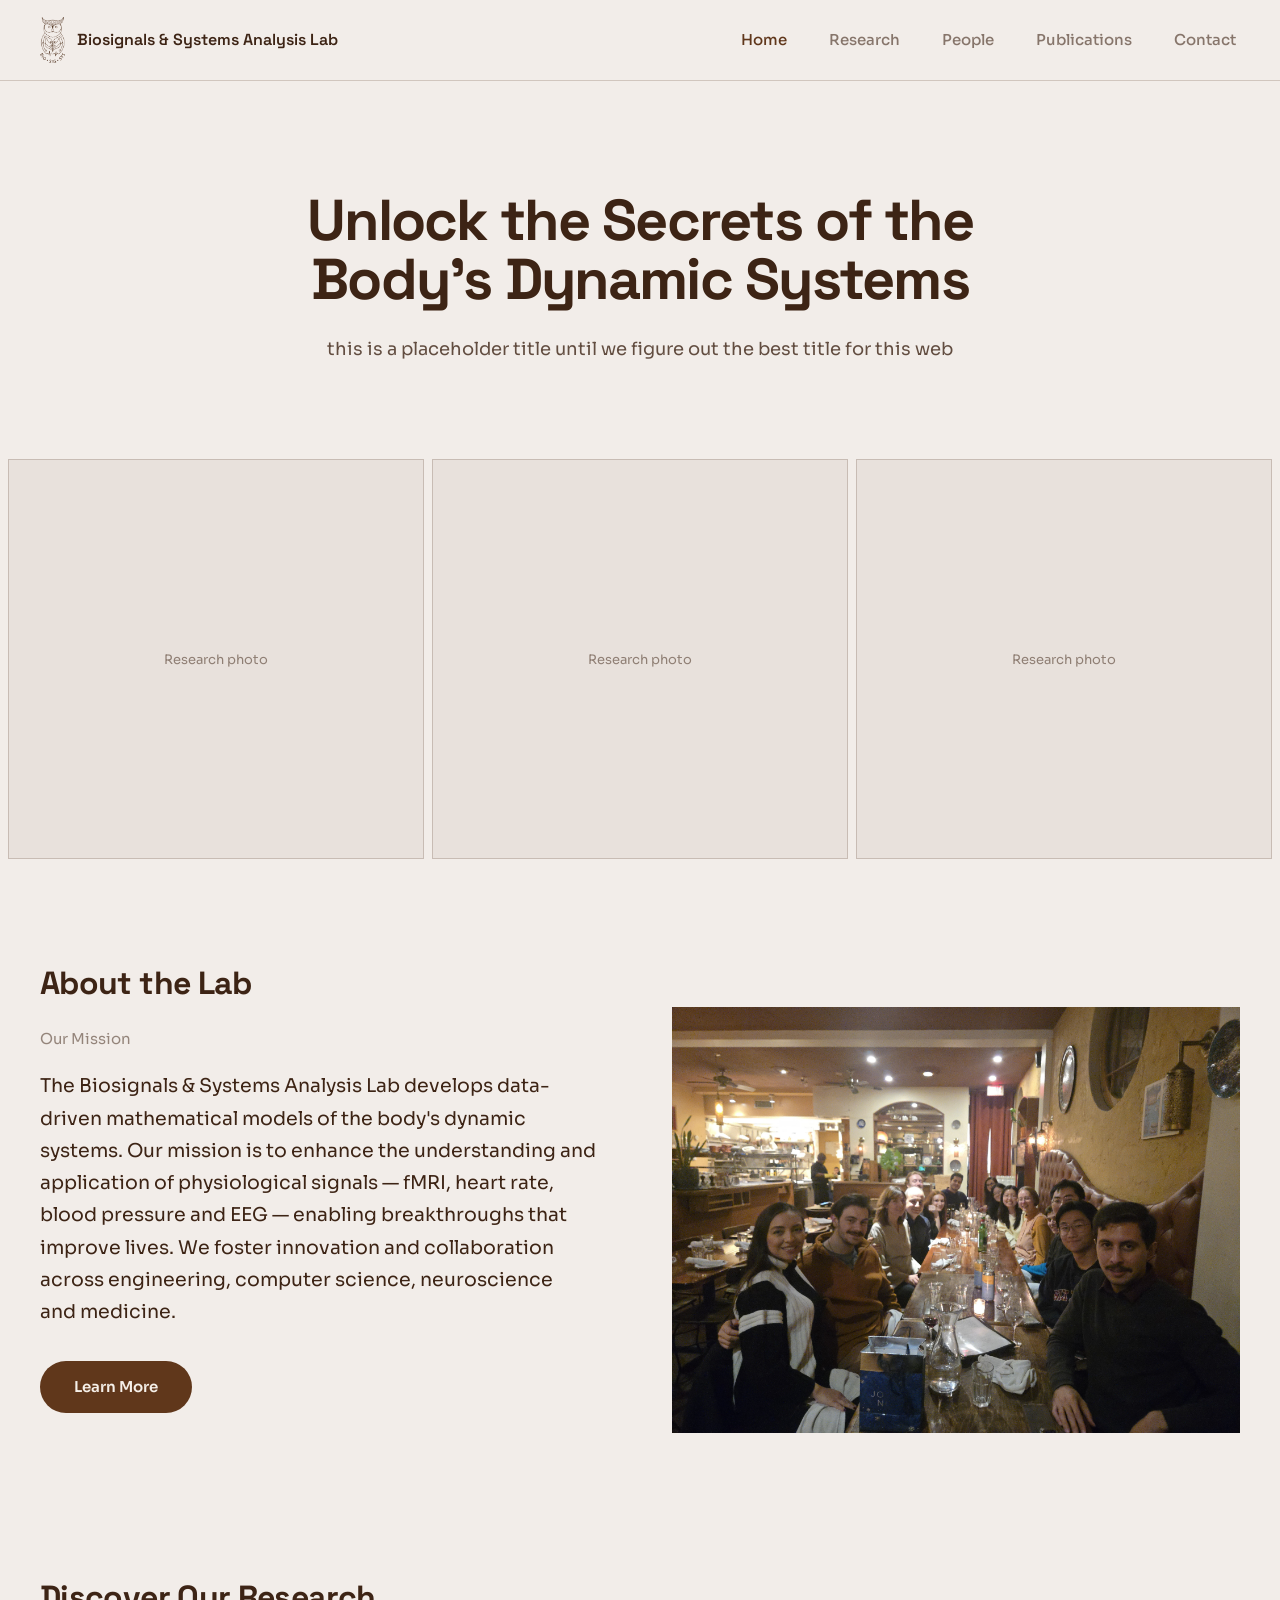
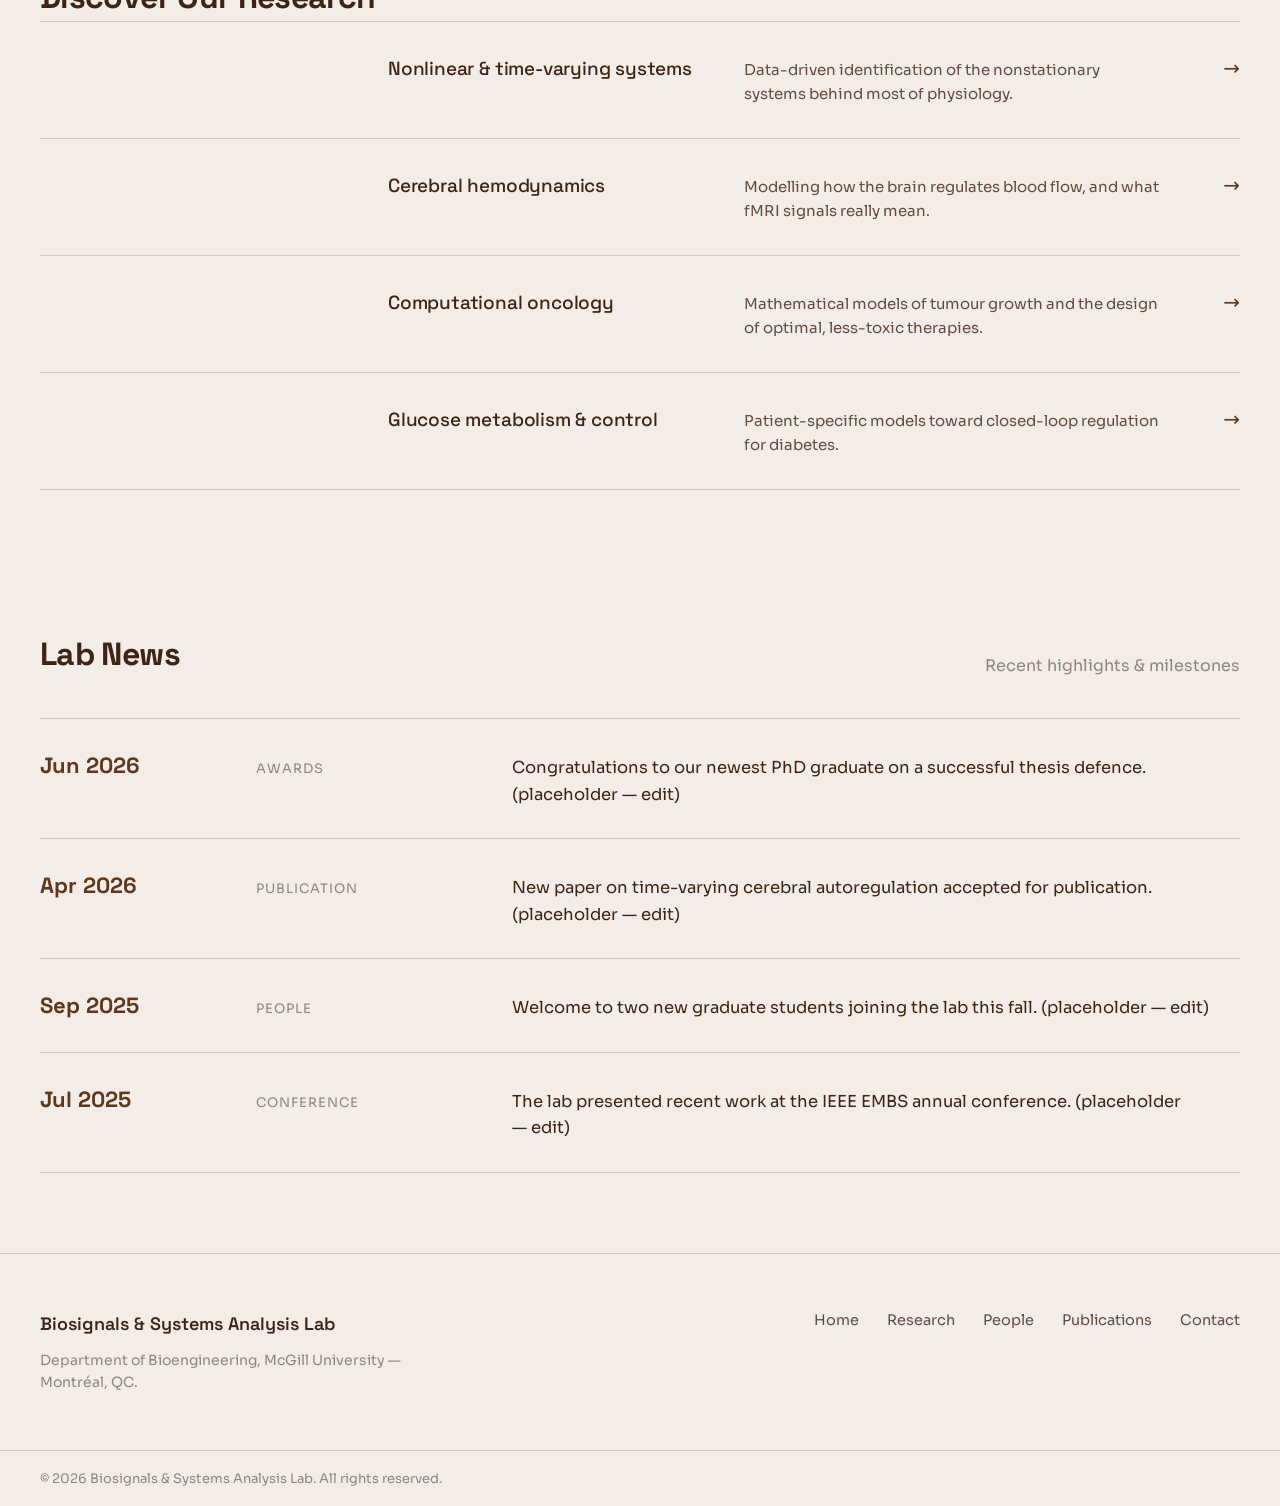
==== index.html @ a99ef39a "Add files via upload" ====
<!DOCTYPE html>
<html lang="en">
<head>
<meta charset="utf-8">
<meta name="viewport" content="width=device-width, initial-scale=1">
<title>Home — Biosignals & Systems Analysis Lab</title>
<meta name="description" content="Biosignals & Systems Analysis Lab — data-driven modelling of the body’s dynamic systems.">
<link rel="preconnect" href="https://fonts.googleapis.com">
<link rel="preconnect" href="https://fonts.gstatic.com" crossorigin>
<link href="https://fonts.googleapis.com/css2?family=Space+Grotesk:wght@400;500;600;700&family=Sora:wght@300;400;500;600&display=swap" rel="stylesheet">
<link rel="stylesheet" href="css/styles.css">
</head>
<body><header class="site-header">
  <div class="container header-inner">
    <a href="index.html" class="brand">
      <img src="images/owl-logo.png" alt="Biosignals & Systems Analysis Lab logo" class="brand-logo">
      <span class="brand-name">Biosignals &amp; Systems Analysis Lab</span>
    </a>
    <button class="nav-toggle" aria-label="Toggle navigation" aria-expanded="false"><span></span><span></span><span></span></button>
    <nav class="nav">
        <a href="index.html" class="nav-link is-active" aria-current="page">Home</a>
        <a href="research.html" class="nav-link">Research</a>
        <a href="people.html" class="nav-link">People</a>
        <a href="publications.html" class="nav-link">Publications</a>
        <a href="contact.html" class="nav-link">Contact</a>
    </nav>
  </div>
</header>
<main>
  <section class="hero">
    <h1 class="hero-title">Unlock the Secrets of the Body's Dynamic Systems</h1>
    <p class="hero-sub">this is a placeholder title until we figure out the best title for this web</p>
  </section>

  <section class="image-strip">
    <div class="img-slot strip-cell" data-label="Research photo"><img src="images/dk-hero1.jpg" alt="Research photo" onerror="this.style.display='none'"></div>
    <div class="img-slot strip-cell" data-label="Research photo"><img src="images/dk-hero2.jpg" alt="Research photo" onerror="this.style.display='none'"></div>
    <div class="img-slot strip-cell" data-label="Research photo"><img src="images/dk-hero3.jpg" alt="Research photo" onerror="this.style.display='none'"></div>
  </section>

  <section class="section container">
    <h2 class="section-title mb-lg">About the Lab</h2>
    <div class="about-grid">
      <div class="reveal about-copy">
        <div class="kicker">Our Mission</div>
        <p class="lede">The Biosignals &amp; Systems Analysis Lab develops data-driven mathematical models of the body's dynamic systems. Our mission is to enhance the understanding and application of physiological signals — fMRI, heart rate, blood pressure and EEG — enabling breakthroughs that improve lives. We foster innovation and collaboration across engineering, computer science, neuroscience and medicine.</p>
        <a href="research.html" class="pill">Learn More</a>
      </div>
      <div class="reveal about-photo"><img src="images/lab-team.jpg" alt="Biosignals & Systems Analysis Lab team"></div>
    </div>
  </section>

  <section class="section container">
    <h2 class="section-title mb-md">Discover Our Research</h2>
    <div class="row-list">
      <a href="research.html" class="row disc-row">
        <span></span>
        <h3 class="row-title">Nonlinear & time-varying systems</h3>
        <p class="row-desc">Data-driven identification of the nonstationary systems behind most of physiology.</p>
        <span class="row-arrow">→</span>
      </a>
      <a href="research.html" class="row disc-row">
        <span></span>
        <h3 class="row-title">Cerebral hemodynamics</h3>
        <p class="row-desc">Modelling how the brain regulates blood flow, and what fMRI signals really mean.</p>
        <span class="row-arrow">→</span>
      </a>
      <a href="research.html" class="row disc-row">
        <span></span>
        <h3 class="row-title">Computational oncology</h3>
        <p class="row-desc">Mathematical models of tumour growth and the design of optimal, less-toxic therapies.</p>
        <span class="row-arrow">→</span>
      </a>
      <a href="research.html" class="row disc-row">
        <span></span>
        <h3 class="row-title">Glucose metabolism & control</h3>
        <p class="row-desc">Patient-specific models toward closed-loop regulation for diabetes.</p>
        <span class="row-arrow">→</span>
      </a>
      <div class="rule"></div>
    </div>
  </section>

  <section class="section container">
    <div class="news-head">
      <h2 class="section-title">Lab News</h2>
      <span class="faint-note">Recent highlights &amp; milestones</span>
    </div>
    <div class="row-list">
      <div class="reveal news-row">
        <div class="news-date">Jun 2026</div>
        <div class="news-tag">Awards</div>
        <p class="news-text">Congratulations to our newest PhD graduate on a successful thesis defence. (placeholder — edit)</p>
      </div>
      <div class="reveal news-row">
        <div class="news-date">Apr 2026</div>
        <div class="news-tag">Publication</div>
        <p class="news-text">New paper on time-varying cerebral autoregulation accepted for publication. (placeholder — edit)</p>
      </div>
      <div class="reveal news-row">
        <div class="news-date">Sep 2025</div>
        <div class="news-tag">People</div>
        <p class="news-text">Welcome to two new graduate students joining the lab this fall. (placeholder — edit)</p>
      </div>
      <div class="reveal news-row">
        <div class="news-date">Jul 2025</div>
        <div class="news-tag">Conference</div>
        <p class="news-text">The lab presented recent work at the IEEE EMBS annual conference. (placeholder — edit)</p>
      </div>
      <div class="rule"></div>
    </div>
  </section>
</main>
<footer class="site-footer">
  <div class="container footer-inner">
    <div class="footer-about">
      <div class="footer-title">Biosignals &amp; Systems Analysis Lab</div>
      <p>Department of Bioengineering, McGill University — Montréal, QC.</p>
    </div>
    <nav class="footer-nav">
      <a href="index.html">Home</a><a href="research.html">Research</a><a href="people.html">People</a><a href="publications.html">Publications</a><a href="contact.html">Contact</a>
    </nav>
  </div>
  <div class="footer-bar"><div class="container">© 2026 Biosignals &amp; Systems Analysis Lab. All rights reserved.</div></div>
</footer>
<script src="js/script.js"></script>
</body>
</html>
---- css/styles.css ----
/* ===== Biosignals & Systems Analysis Lab — central stylesheet ===== */
:root{
  --bg:#F2EDE9; --ink:#3D2415; --muted:rgba(61,36,21,.80); --faint:rgba(61,36,21,.52);
  --line:rgba(71,41,21,.20); --line-strong:rgba(71,41,21,.34);
  --purple:#60371B; --purple-ink:#F5EFE8; --blue:#7A4A1E;
  --head:'Space Grotesk',system-ui,sans-serif; --body:'Sora',system-ui,sans-serif;
  --spring:linear(0,0.14 4%,0.94 17%,1.12 24% 30%,1.02 43%,0.99 51%,1 77%,1);
  --maxw:1320px;
}
*{box-sizing:border-box;}
html{scroll-behavior:smooth;}
body{margin:0;background:var(--bg);color:var(--ink);font-family:var(--body);font-size:16px;line-height:1.5;-webkit-font-smoothing:antialiased;}
img{max-width:100%;display:block;}
p{text-wrap:pretty;}
a{color:var(--blue);text-decoration:none;transition:color .2s;}
a:hover{color:color-mix(in oklab,var(--blue),white 22%);}
h1,h2,h3{font-family:var(--head);letter-spacing:-0.01em;}
.container{max-width:var(--maxw);margin:0 auto;padding:0 40px;}
.section{padding:100px 40px 40px;}
.section.container{padding-left:max(40px,calc((100vw - var(--maxw))/2));padding-right:max(40px,calc((100vw - var(--maxw))/2));}
.faint-note{color:var(--faint);}
.kicker{font-family:var(--body);font-size:15px;color:var(--faint);margin-bottom:20px;}
.kicker.accent{color:var(--purple);}
.mb-lg{margin-bottom:80px;}
.mb-md{margin-bottom:40px;}
.mt-xl{margin-top:88px;}
.rule{border-top:1px solid var(--line);}

.site-header{position:sticky;top:0;z-index:60;background:color-mix(in oklab,var(--bg),transparent 8%);backdrop-filter:blur(10px);border-bottom:1px solid var(--line);}
.header-inner{height:80px;display:flex;align-items:center;justify-content:space-between;}
.brand{display:flex;align-items:center;gap:12px;color:var(--ink);}
.brand-logo{height:46px;width:auto;}
.brand-name{font-family:var(--head);font-weight:600;font-size:16px;}
.nav{display:flex;align-items:center;gap:34px;}
.nav-link{font-family:var(--body);font-size:15px;font-weight:500;color:rgba(61,36,21,.6);padding:8px 4px;transition:color .2s;}
.nav-link:hover{color:var(--ink);}
.nav-link.is-active{color:var(--purple);}
.nav-toggle{display:none;flex-direction:column;gap:5px;background:none;border:0;cursor:pointer;padding:8px;}
.nav-toggle span{width:24px;height:2px;background:var(--ink);display:block;}

.hero{text-align:center;padding:110px 32px 96px;max-width:1000px;margin:0 auto;}
.hero-title{margin:0;font-weight:700;font-size:clamp(38px,4.5vw,60px);line-height:1.02;letter-spacing:-0.03em;text-wrap:balance;}
.hero-sub{margin:28px auto 0;font-size:18px;color:var(--muted);max-width:52ch;}

.image-strip{display:grid;grid-template-columns:repeat(3,1fr);gap:8px;padding:0 8px;}
.strip-cell{height:400px;}

.section-title{margin:0;font-weight:700;font-size:clamp(24px,2.6vw,32px);letter-spacing:-0.02em;}
.sub-h2{margin:40px 0 40px;font-size:26px;}
.page-title{margin:0;font-weight:700;font-size:clamp(36px,4.2vw,56px);line-height:.98;letter-spacing:-0.03em;}
.page-lede{margin:32px 0 72px;font-size:19px;line-height:1.65;color:var(--muted);max-width:60ch;}
.lede{margin:0;font-size:19px;line-height:1.7;color:var(--ink);}

.about-grid{display:grid;grid-template-columns:1fr 1fr;gap:64px;align-items:center;}
.about-copy{max-width:560px;}
.about-photo{width:100%;aspect-ratio:4/3;overflow:hidden;}
.about-photo img{width:100%;height:100%;object-fit:cover;}

.pill{display:inline-block;padding:15px 34px;border-radius:999px;background:var(--purple);color:var(--purple-ink);font-family:var(--body);font-weight:600;font-size:15px;border:0;cursor:pointer;transition:transform .5s var(--spring),background .3s;}
.pill:hover{transform:translateY(-3px);background:color-mix(in oklab,var(--purple),white 12%);color:var(--purple-ink);}
.ghost{display:inline-block;padding:15px 32px;border-radius:999px;border:1px solid var(--line-strong);color:var(--ink);font-family:var(--body);font-weight:600;font-size:15px;transition:border-color .3s,background .3s;}
.ghost:hover{border-color:var(--ink);background:rgba(71,41,21,.05);}
.btn-row{display:flex;gap:14px;margin-top:28px;flex-wrap:wrap;}
.about-copy .pill{margin-top:32px;}

.row-list{display:flex;flex-direction:column;}
.row{display:grid;grid-template-columns:1fr 320px 420px 40px;gap:36px;align-items:baseline;padding:32px 0;border-top:1px solid var(--line);color:var(--ink);transition:background .3s,padding-left .35s var(--spring);}
.row:hover{background:rgba(71,41,21,.03);padding-left:12px;}
.row-title{margin:0;font-family:var(--head);font-weight:500;font-size:19px;letter-spacing:-0.01em;}
.row-desc{margin:0;font-size:15px;line-height:1.6;color:var(--muted);}
.row-arrow{color:var(--purple);font-size:20px;justify-self:end;transition:transform .35s var(--spring);}
.row:hover .row-arrow{transform:translateX(8px);}
.news-head{display:flex;align-items:flex-end;justify-content:space-between;gap:24px;flex-wrap:wrap;margin-bottom:40px;}
.news-row{display:grid;grid-template-columns:180px 220px 1fr;gap:36px;align-items:baseline;padding:30px 0;border-top:1px solid var(--line);}
.news-date{font-family:var(--head);font-weight:700;font-size:22px;color:var(--purple);}
.news-tag{font-size:13px;letter-spacing:.08em;text-transform:uppercase;color:var(--faint);}
.news-text{margin:0;font-size:16.5px;line-height:1.6;color:var(--ink);}

.project-grid{display:grid;grid-template-columns:repeat(2,1fr);gap:56px 44px;}
.project-fig{height:300px;margin-bottom:22px;}
.project-title{margin:0 0 10px;font-weight:600;font-size:21px;}
.project-desc{margin:0;font-size:15.5px;line-height:1.62;color:var(--muted);}

.director{display:grid;grid-template-columns:340px 1fr;gap:56px;align-items:start;padding-bottom:64px;border-bottom:1px solid var(--line);}
.director-photo{width:340px;height:400px;}
.director-name{margin:0;font-weight:700;font-size:30px;letter-spacing:-0.02em;}
.director-role{font-size:16px;color:var(--muted);margin:10px 0 22px;}
.director-bio{margin:0;font-size:17px;line-height:1.72;color:var(--muted);max-width:640px;}
.member-list{display:flex;flex-direction:column;}
.member-row{display:grid;grid-template-columns:240px 1fr;gap:40px;align-items:center;padding:32px 0;border-top:1px solid var(--line);}
.member-photo{width:240px;height:240px;}
.member-name{margin:0;font-weight:600;font-size:22px;}
.member-role{font-size:14px;color:var(--purple);margin:7px 0 12px;}
.member-interest{margin:0;font-size:15.5px;line-height:1.62;color:var(--muted);max-width:640px;}
.alumni-list{display:flex;flex-direction:column;}
.alumni-row{display:grid;grid-template-columns:1fr auto;gap:20px;align-items:baseline;padding:18px 0;border-top:1px solid var(--line);font-size:17px;color:var(--ink);}

.pub-list{display:flex;flex-direction:column;}
.pub-row{display:grid;grid-template-columns:120px 1fr;gap:36px;align-items:baseline;padding:26px 0;border-top:1px solid var(--line);}
.pub-year{font-family:var(--head);font-weight:600;font-size:20px;color:var(--purple);}
.pub-cite{font-size:16px;line-height:1.62;color:var(--muted);max-width:88ch;}
.pub-title{color:var(--ink);font-weight:500;}
.pub-venue{font-style:italic;}

.contact-topline{border-top:2px solid var(--blue);}
.contact-hero{text-align:center;padding:88px 32px 72px;}
.contact-title{font-size:clamp(40px,5vw,66px);line-height:1;}
.contact-grid{display:grid;grid-template-columns:1fr 1fr;gap:64px;align-items:start;padding-top:0;}
.contact-h2{font-weight:600;font-size:27px;margin-bottom:24px;}
.contact-lede{margin:0 0 36px;max-width:46ch;font-size:17px;}
.contact-form{display:grid;gap:16px;max-width:460px;}
.form-two{display:grid;grid-template-columns:1fr 1fr;gap:16px;}
.field{width:100%;padding:15px 20px;border-radius:999px;border:1px solid var(--line-strong);background:transparent;color:var(--ink);font-family:var(--body);font-size:15px;outline:none;transition:border-color .25s;}
.field:focus{border-color:var(--purple);}
.field::placeholder{color:var(--faint);}
.field-area{border-radius:22px;min-height:130px;resize:vertical;}
.contact-form .pill{justify-self:start;}
.contact-fields{margin-top:48px;display:grid;gap:22px;}
.field-label{font-size:13px;color:var(--faint);margin-bottom:5px;}
.field-value{font-size:16px;line-height:1.55;color:var(--muted);}
.contact-photo{height:560px;}

.img-slot{position:relative;background:rgba(71,41,21,.06);border:1px solid var(--line);overflow:hidden;min-height:120px;}
.img-slot::after{content:attr(data-label);position:absolute;inset:0;display:flex;align-items:center;justify-content:center;font-family:var(--body);font-size:13px;color:var(--faint);text-align:center;padding:12px;}
.img-slot img{position:relative;width:100%;height:100%;object-fit:cover;}

.site-footer{border-top:1px solid var(--line);margin-top:40px;}
.footer-inner{padding:56px 40px;display:flex;justify-content:space-between;gap:40px;flex-wrap:wrap;max-width:var(--maxw);margin:0 auto;}
.footer-title{font-family:var(--head);font-weight:600;font-size:18px;margin-bottom:12px;}
.footer-about p{margin:0;font-size:14px;line-height:1.6;color:var(--faint);max-width:38ch;}
.footer-nav{display:flex;gap:28px;font-size:14.5px;flex-wrap:wrap;}
.footer-nav a{color:var(--muted);}
.footer-nav a:hover{color:var(--ink);}
.footer-bar{border-top:1px solid var(--line);}
.footer-bar .container{padding-top:18px;padding-bottom:18px;font-size:13px;color:var(--faint);}

@keyframes revealUp{from{opacity:0;transform:translateY(28px);}to{opacity:1;transform:none;}}
@media (prefers-reduced-motion:no-preference){@supports (animation-timeline:view()){
  .reveal{animation:revealUp linear both;animation-timeline:view();animation-range:entry 0% cover 16%;}
}}
@media (prefers-reduced-motion:reduce){*{animation:none!important;transition:none!important;}}

@media (max-width:900px){
  .about-grid,.project-grid,.contact-grid,.director,.member-row{grid-template-columns:1fr;}
  .director-photo,.member-photo{width:100%;height:340px;}
  .row{grid-template-columns:1fr 40px;}
  .row-desc{display:none;}
  .news-row{grid-template-columns:120px 1fr;}
  .news-tag{display:none;}
  .pub-row{grid-template-columns:70px 1fr;gap:20px;}
  .nav{position:absolute;top:80px;left:0;right:0;background:var(--bg);flex-direction:column;gap:0;padding:8px 40px 20px;display:none;border-bottom:1px solid var(--line);}
  .nav.open{display:flex;}
  .nav-link{padding:14px 0;border-bottom:1px solid var(--line);width:100%;}
  .nav-toggle{display:flex;}
}
@media (max-width:560px){
  .image-strip{grid-template-columns:1fr;}
  .container,.section{padding-left:20px;padding-right:20px;}
  .form-two{grid-template-columns:1fr;}
}
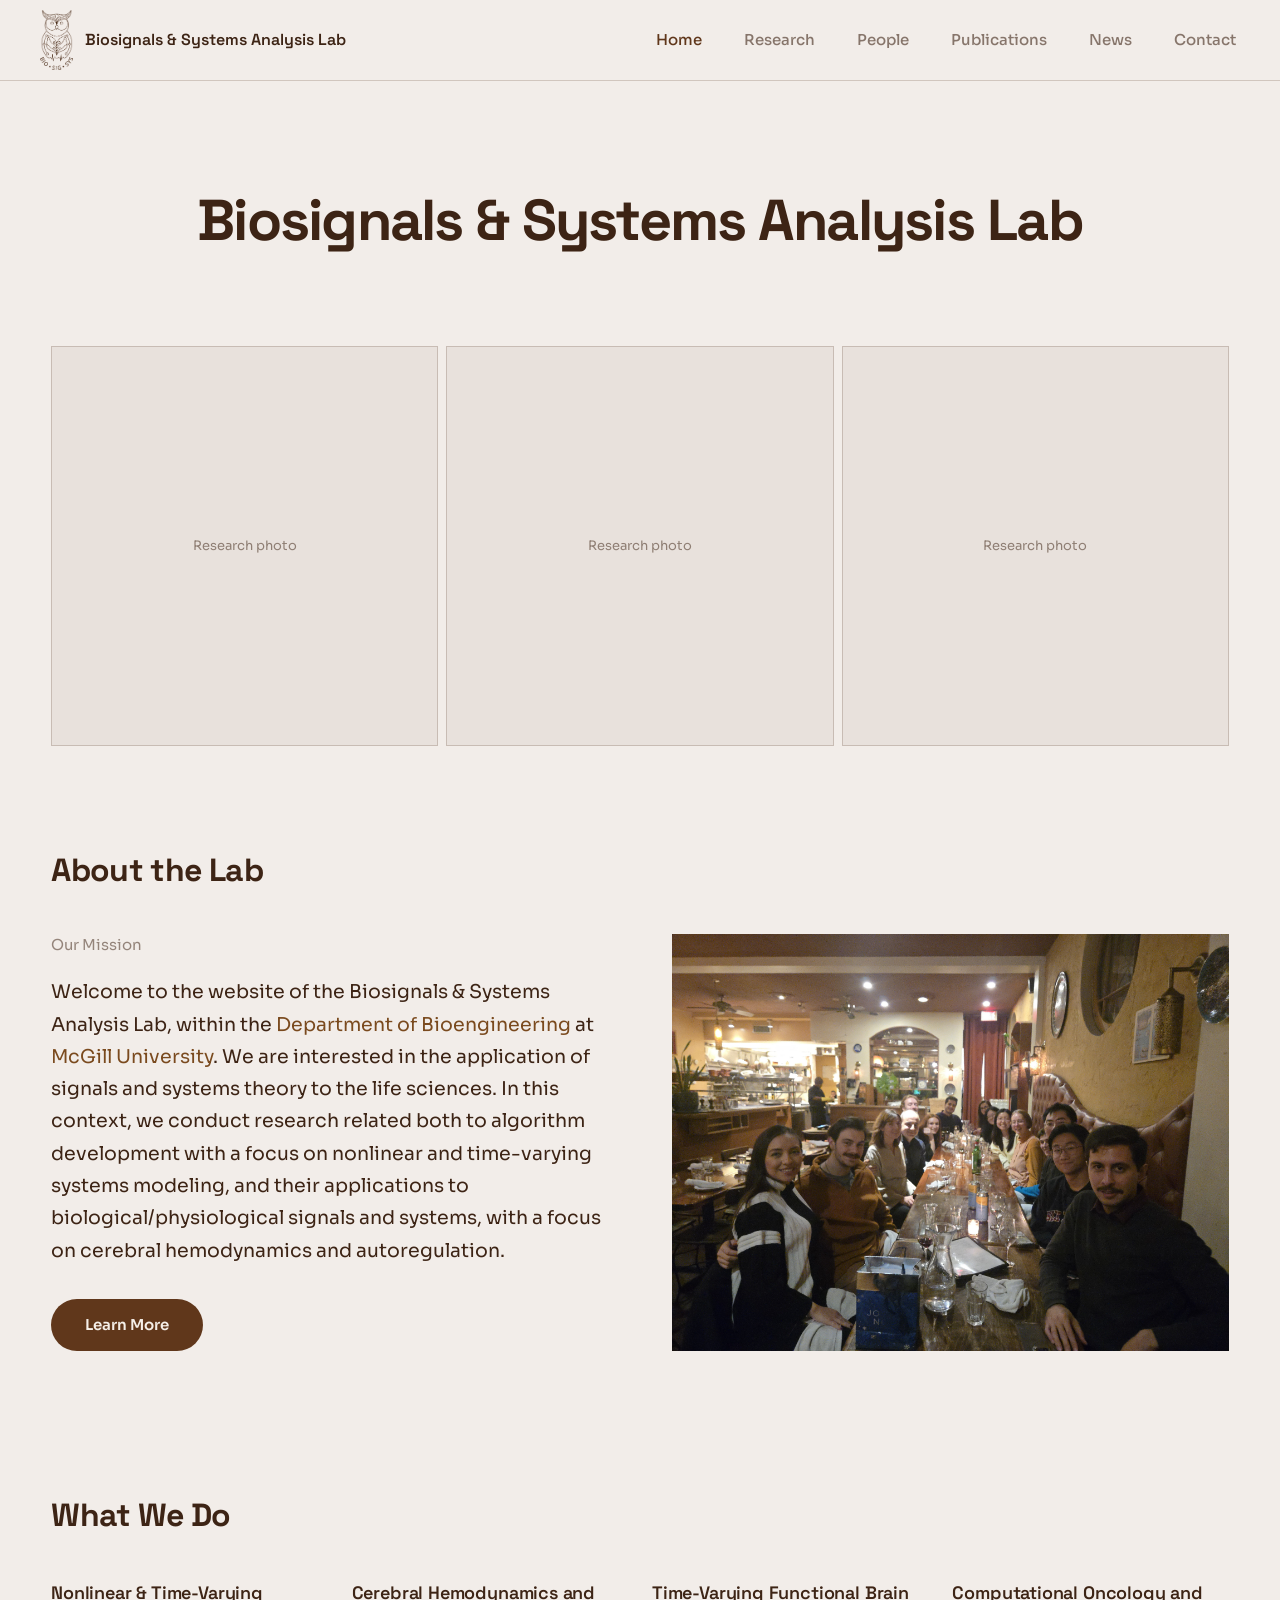
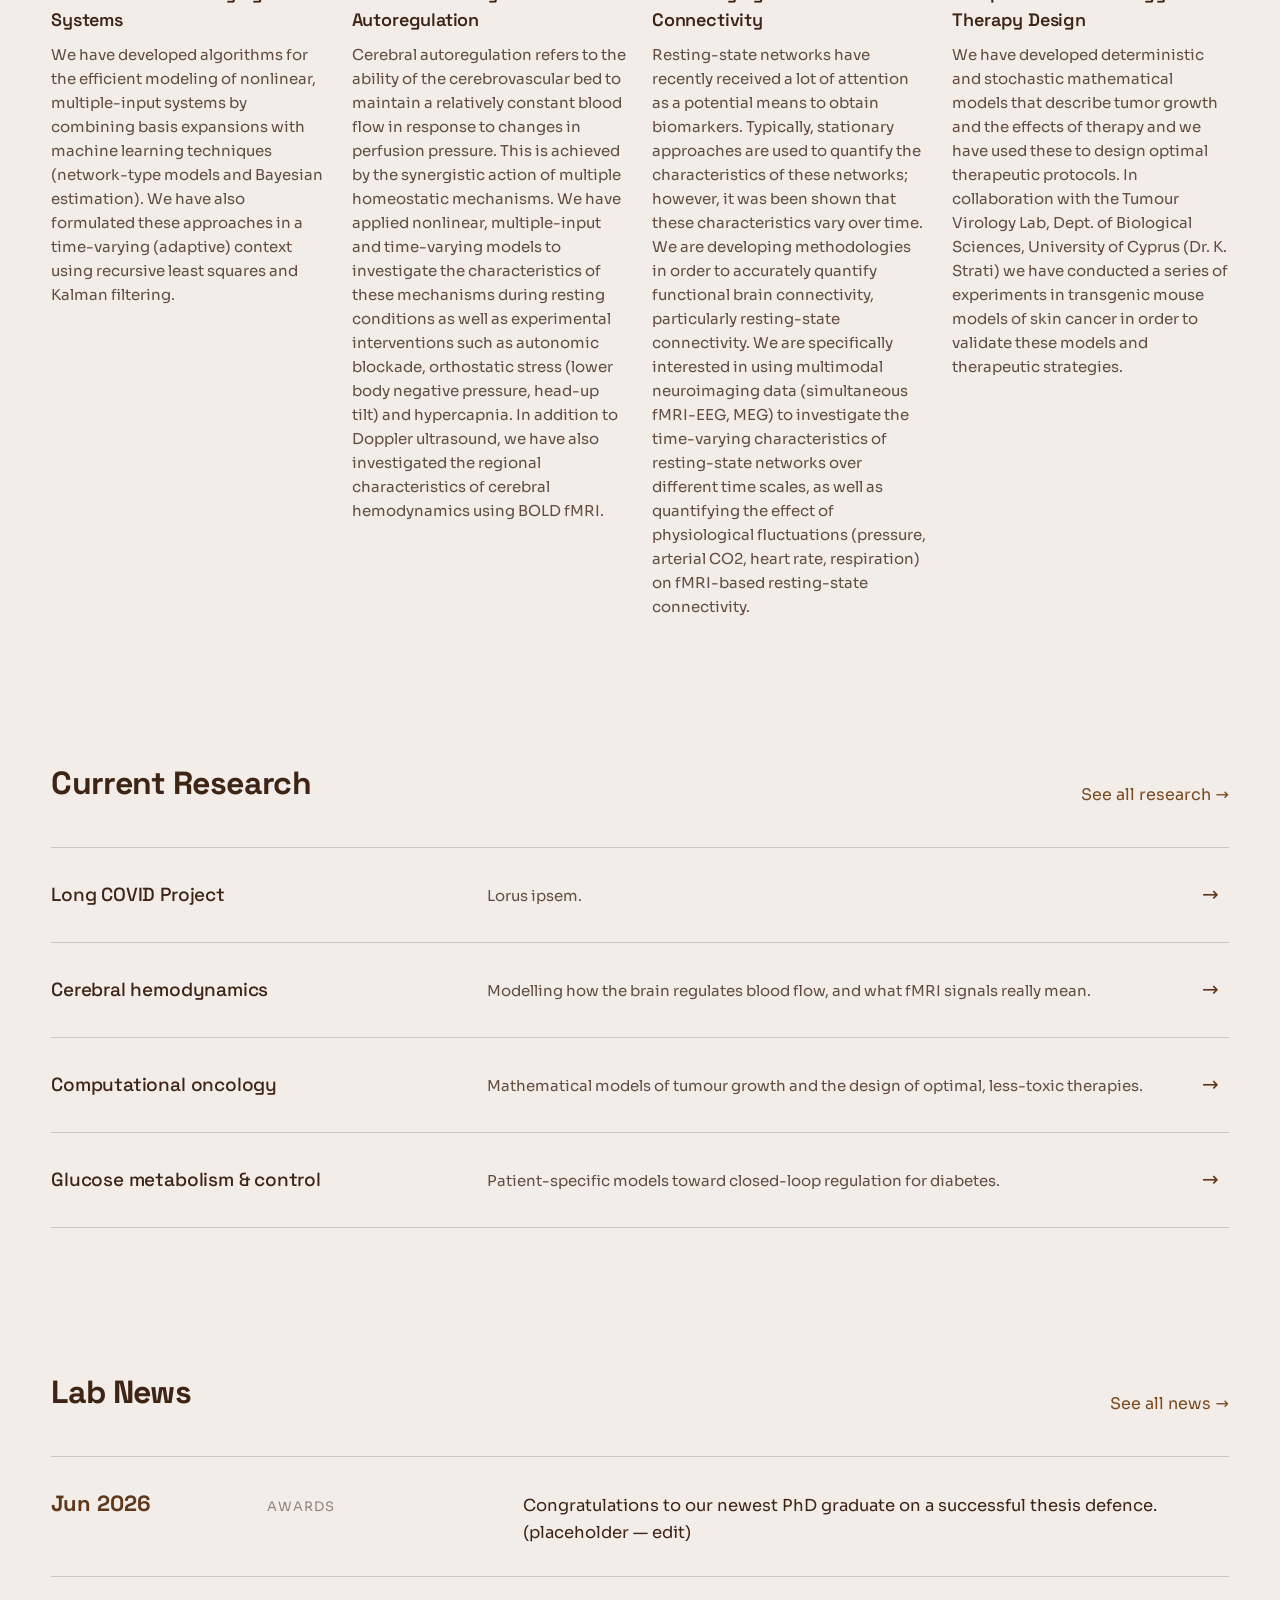
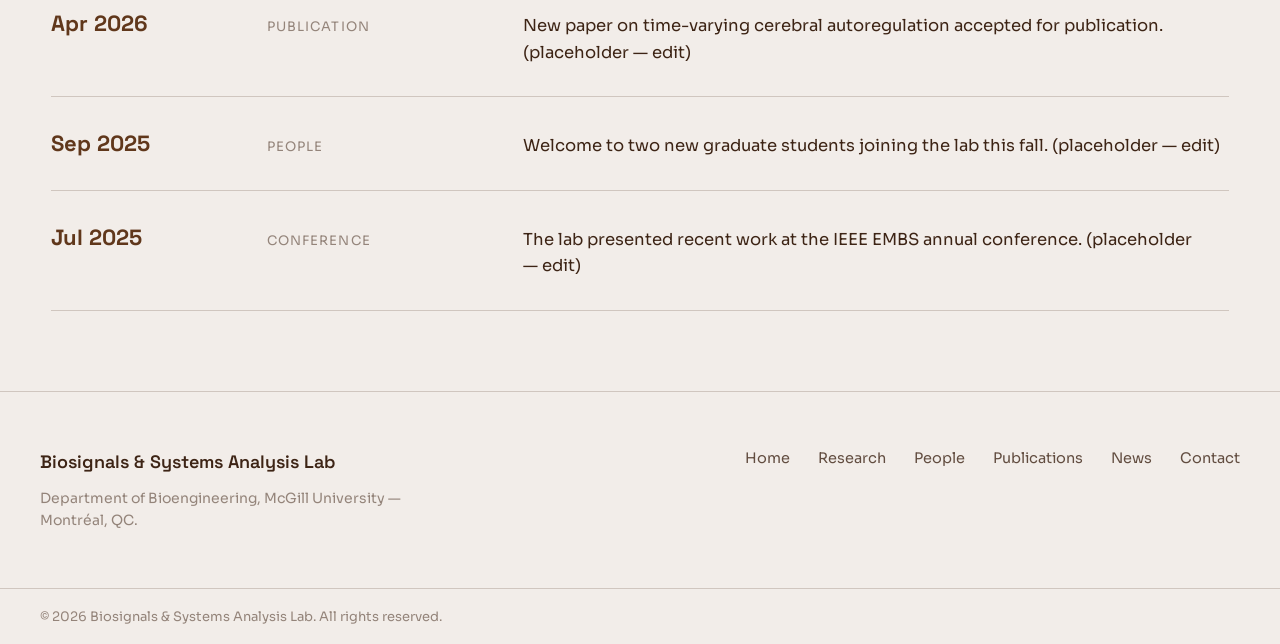
==== commit b4ca7d0b: "jsons created to make future editing easier, styles updated, and folder added for research subpages" ====
--- a/index.html
+++ b/index.html
@@ -19,17 +19,25 @@
     <button class="nav-toggle" aria-label="Toggle navigation" aria-expanded="false"><span></span><span></span><span></span></button>
     <nav class="nav">
         <a href="index.html" class="nav-link is-active" aria-current="page">Home</a>
-        <a href="research.html" class="nav-link">Research</a>
+        <div class="nav-item">
+          <a href="research.html" class="nav-link">Research</a>
+          <div class="nav-dropdown">
+            <div class="nav-dropdown-label">Current Projects</div>
+            <a href="research/long-covid.html" class="nav-dropdown-link">Long COVID</a>
+            <a href="research/dfc.html" class="nav-dropdown-link">Dynamic Functional Connectivity</a>
+            <div class="nav-dropdown-label">Past Projects</div>
+          </div>
+        </div>
         <a href="people.html" class="nav-link">People</a>
         <a href="publications.html" class="nav-link">Publications</a>
+        <a href="news.html" class="nav-link">News</a>
         <a href="contact.html" class="nav-link">Contact</a>
     </nav>
   </div>
 </header>
 <main>
   <section class="hero">
-    <h1 class="hero-title">Unlock the Secrets of the Body's Dynamic Systems</h1>
-    <p class="hero-sub">this is a placeholder title until we figure out the best title for this web</p>
+    <h1 class="hero-title">Biosignals &amp; Systems Analysis Lab</h1>
   </section>
 
   <section class="image-strip">
@@ -39,40 +47,65 @@
   </section>
 
   <section class="section container">
-    <h2 class="section-title mb-lg">About the Lab</h2>
+    <h2 class="section-title mb-md">About the Lab</h2>
     <div class="about-grid">
       <div class="reveal about-copy">
         <div class="kicker">Our Mission</div>
-        <p class="lede">The Biosignals &amp; Systems Analysis Lab develops data-driven mathematical models of the body's dynamic systems. Our mission is to enhance the understanding and application of physiological signals — fMRI, heart rate, blood pressure and EEG — enabling breakthroughs that improve lives. We foster innovation and collaboration across engineering, computer science, neuroscience and medicine.</p>
+        <p class="lede">Welcome to the website of the Biosignals &amp; Systems Analysis Lab, within the 
+          <a href="https://www.mcgill.ca/bioengineering/">Department of Bioengineering</a> at <a href="https://www.mcgill.ca/">McGill University</a>. 
+          We are interested in the application of signals and systems theory to the life sciences.
+          In this context, we conduct research related both to algorithm development with a focus on nonlinear and time-varying systems modeling, 
+          and their applications to biological/physiological signals and systems, with a focus on cerebral hemodynamics and autoregulation.</p>
         <a href="research.html" class="pill">Learn More</a>
       </div>
       <div class="reveal about-photo"><img src="images/lab-team.jpg" alt="Biosignals & Systems Analysis Lab team"></div>
     </div>
   </section>
 
+<section class="section container">
+  <h2 class="section-title mb-md">What We Do</h2>
+  <div class="feature-grid">
+    <div class="reveal">
+      <h3 class="feature-title">Nonlinear & Time-Varying Systems</h3>
+      <p class="feature-desc">We have developed algorithms for the efficient modeling of nonlinear, multiple-input systems by combining basis expansions with machine learning techniques (network-type models and Bayesian estimation). We have also formulated these approaches in a time-varying (adaptive) context using recursive least squares and Kalman filtering.</p>
+    </div>
+    <div class="reveal">
+      <h3 class="feature-title">Cerebral Hemodynamics and Autoregulation</h3>
+      <p class="feature-desc">Cerebral autoregulation refers to the ability of the cerebrovascular bed to maintain a relatively constant blood flow in response to changes in perfusion pressure. This is achieved by the synergistic action of multiple homeostatic mechanisms. We have applied nonlinear, multiple-input and time-varying models to investigate the characteristics of these mechanisms during resting conditions as well as experimental interventions such as autonomic blockade, orthostatic stress (lower body negative pressure, head-up tilt) and hypercapnia. In addition to Doppler ultrasound, we have also investigated the regional characteristics of cerebral hemodynamics using BOLD fMRI.</p>
+    </div>
+    <div class="reveal">
+      <h3 class="feature-title">Time-Varying Functional Brain Connectivity</h3>
+      <p class="feature-desc">Resting-state networks have recently received a lot of attention as a potential means to obtain biomarkers. Typically, stationary approaches are used to quantify the characteristics of these networks; however, it was been shown that these characteristics vary over time. We are developing methodologies in order to accurately quantify functional brain connectivity, particularly resting-state connectivity. We are specifically interested in using multimodal neuroimaging data (simultaneous fMRI-EEG, MEG) to investigate the time-varying characteristics of resting-state networks over different time scales, as well as quantifying the effect of physiological fluctuations (pressure, arterial CO2, heart rate, respiration) on fMRI-based resting-state connectivity. </p>
+    </div>
+    <div class="reveal">
+      <h3 class="feature-title">Computational Oncology and Therapy Design</h3>
+      <p class="feature-desc">We have developed deterministic and stochastic mathematical models that describe tumor growth and the effects of therapy and we have used these to design optimal therapeutic protocols. In collaboration with the Tumour Virology Lab, Dept. of Biological Sciences, University of Cyprus (Dr. K. Strati) we have conducted a series of experiments in transgenic mouse models of skin cancer in order to validate these models and therapeutic strategies.</p>
+    </div>
+  </div>
+</section>
+
   <section class="section container">
-    <h2 class="section-title mb-md">Discover Our Research</h2>
+    <div class="news-head">
+      <h2 class="section-title">Current Research</h2>
+      <span class="faint-note"><a href="research.html">See all research →</a></span>
+    </div>
     <div class="row-list">
-      <a href="research.html" class="row disc-row">
-        <span></span>
-        <h3 class="row-title">Nonlinear & time-varying systems</h3>
-        <p class="row-desc">Data-driven identification of the nonstationary systems behind most of physiology.</p>
+      <a href="research/long-covid.html" class="row disc-row">
+        <h3 class="row-title">Long COVID Project</h3>
+        <p class="row-desc">Lorus ipsem.</p>
         <span class="row-arrow">→</span>
       </a>
       <a href="research.html" class="row disc-row">
-        <span></span>
         <h3 class="row-title">Cerebral hemodynamics</h3>
         <p class="row-desc">Modelling how the brain regulates blood flow, and what fMRI signals really mean.</p>
         <span class="row-arrow">→</span>
       </a>
       <a href="research.html" class="row disc-row">
-        <span></span>
         <h3 class="row-title">Computational oncology</h3>
         <p class="row-desc">Mathematical models of tumour growth and the design of optimal, less-toxic therapies.</p>
         <span class="row-arrow">→</span>
       </a>
       <a href="research.html" class="row disc-row">
-        <span></span>
         <h3 class="row-title">Glucose metabolism & control</h3>
         <p class="row-desc">Patient-specific models toward closed-loop regulation for diabetes.</p>
         <span class="row-arrow">→</span>
@@ -84,29 +117,9 @@
   <section class="section container">
     <div class="news-head">
       <h2 class="section-title">Lab News</h2>
-      <span class="faint-note">Recent highlights &amp; milestones</span>
+      <span class="faint-note"><a href="news.html">See all news →</a></span>
     </div>
-    <div class="row-list">
-      <div class="reveal news-row">
-        <div class="news-date">Jun 2026</div>
-        <div class="news-tag">Awards</div>
-        <p class="news-text">Congratulations to our newest PhD graduate on a successful thesis defence. (placeholder — edit)</p>
-      </div>
-      <div class="reveal news-row">
-        <div class="news-date">Apr 2026</div>
-        <div class="news-tag">Publication</div>
-        <p class="news-text">New paper on time-varying cerebral autoregulation accepted for publication. (placeholder — edit)</p>
-      </div>
-      <div class="reveal news-row">
-        <div class="news-date">Sep 2025</div>
-        <div class="news-tag">People</div>
-        <p class="news-text">Welcome to two new graduate students joining the lab this fall. (placeholder — edit)</p>
-      </div>
-      <div class="reveal news-row">
-        <div class="news-date">Jul 2025</div>
-        <div class="news-tag">Conference</div>
-        <p class="news-text">The lab presented recent work at the IEEE EMBS annual conference. (placeholder — edit)</p>
-      </div>
+    <div class="row-list" id="news-list" data-limit="4">
       <div class="rule"></div>
     </div>
   </section>
@@ -118,7 +131,7 @@
       <p>Department of Bioengineering, McGill University — Montréal, QC.</p>
     </div>
     <nav class="footer-nav">
-      <a href="index.html">Home</a><a href="research.html">Research</a><a href="people.html">People</a><a href="publications.html">Publications</a><a href="contact.html">Contact</a>
+      <a href="index.html">Home</a><a href="research.html">Research</a><a href="people.html">People</a><a href="publications.html">Publications</a><a href="news.html">News</a><a href="contact.html">Contact</a>
     </nav>
   </div>
   <div class="footer-bar"><div class="container">© 2026 Biosignals &amp; Systems Analysis Lab. All rights reserved.</div></div>
--- a/css/styles.css
+++ b/css/styles.css
@@ -5,8 +5,10 @@
   --purple:#60371B; --purple-ink:#F5EFE8; --blue:#7A4A1E;
   --head:'Space Grotesk',system-ui,sans-serif; --body:'Sora',system-ui,sans-serif;
   --spring:linear(0,0.14 4%,0.94 17%,1.12 24% 30%,1.02 43%,0.99 51%,1 77%,1);
-  --maxw:1320px;
+  --maxw:100vw%;
+  --gutter:clamp(40px,4vw,120px);
 }
+
 *{box-sizing:border-box;}
 html{scroll-behavior:smooth;}
 body{margin:0;background:var(--bg);color:var(--ink);font-family:var(--body);font-size:16px;line-height:1.5;-webkit-font-smoothing:antialiased;}
@@ -17,19 +19,16 @@
 h1,h2,h3{font-family:var(--head);letter-spacing:-0.01em;}
 .container{max-width:var(--maxw);margin:0 auto;padding:0 40px;}
 .section{padding:100px 40px 40px;}
-.section.container{padding-left:max(40px,calc((100vw - var(--maxw))/2));padding-right:max(40px,calc((100vw - var(--maxw))/2));}
+.section.container{padding-left:var(--gutter);padding-right:var(--gutter);}
 .faint-note{color:var(--faint);}
 .kicker{font-family:var(--body);font-size:15px;color:var(--faint);margin-bottom:20px;}
 .kicker.accent{color:var(--purple);}
-.mb-lg{margin-bottom:80px;}
-.mb-md{margin-bottom:40px;}
-.mt-xl{margin-top:88px;}
 .rule{border-top:1px solid var(--line);}
 
 .site-header{position:sticky;top:0;z-index:60;background:color-mix(in oklab,var(--bg),transparent 8%);backdrop-filter:blur(10px);border-bottom:1px solid var(--line);}
 .header-inner{height:80px;display:flex;align-items:center;justify-content:space-between;}
 .brand{display:flex;align-items:center;gap:12px;color:var(--ink);}
-.brand-logo{height:46px;width:auto;}
+.brand-logo{height:60px;width:auto;}
 .brand-name{font-family:var(--head);font-weight:600;font-size:16px;}
 .nav{display:flex;align-items:center;gap:34px;}
 .nav-link{font-family:var(--body);font-size:15px;font-weight:500;color:rgba(61,36,21,.6);padding:8px 4px;transition:color .2s;}
@@ -38,23 +37,34 @@
 .nav-toggle{display:none;flex-direction:column;gap:5px;background:none;border:0;cursor:pointer;padding:8px;}
 .nav-toggle span{width:24px;height:2px;background:var(--ink);display:block;}
 
-.hero{text-align:center;padding:110px 32px 96px;max-width:1000px;margin:0 auto;}
+.nav-item{position:relative;}
+.nav-dropdown{position:absolute;top:100%;left:0;min-width:200px;background:var(--bg);border:1px solid var(--line);padding:8px;opacity:0;visibility:hidden;transform:translateY(-6px);transition:opacity .2s,transform .2s,visibility .2s;}
+.nav-item:hover .nav-dropdown,.nav-item:focus-within .nav-dropdown{opacity:1;visibility:visible;transform:translateY(0);}
+.nav-dropdown-link{display:block;padding:10px 12px;border-radius:8px;font-size:12px;font-weight:500;color:var(--ink);transition:background .2s;}
+.nav-dropdown-link:hover{background:rgba(71,41,21,.06);}
+.nav-dropdown-label{padding:10px 12px 4px;font-size:11px;font-weight:600;text-transform:uppercase;letter-spacing:.06em;color:var(--faint);}
+
+.hero{text-align:center;padding:110px 32px 96px;max-width:100%;margin:0 auto;}
 .hero-title{margin:0;font-weight:700;font-size:clamp(38px,4.5vw,60px);line-height:1.02;letter-spacing:-0.03em;text-wrap:balance;}
 .hero-sub{margin:28px auto 0;font-size:18px;color:var(--muted);max-width:52ch;}
 
-.image-strip{display:grid;grid-template-columns:repeat(3,1fr);gap:8px;padding:0 8px;}
+.image-strip{display:grid;grid-template-columns:repeat(3,1fr);gap:8px;padding:0 var(--gutter);}
 .strip-cell{height:400px;}
 
 .section-title{margin:0;font-weight:700;font-size:clamp(24px,2.6vw,32px);letter-spacing:-0.02em;}
 .sub-h2{margin:40px 0 40px;font-size:26px;}
 .page-title{margin:0;font-weight:700;font-size:clamp(36px,4.2vw,56px);line-height:.98;letter-spacing:-0.03em;}
-.page-lede{margin:32px 0 72px;font-size:19px;line-height:1.65;color:var(--muted);max-width:60ch;}
+.page-lede{margin:32px 0 40px;font-size:19px;line-height:1.65;color:var(--muted);max-width:60ch;}
 .lede{margin:0;font-size:19px;line-height:1.7;color:var(--ink);}
 
-.about-grid{display:grid;grid-template-columns:1fr 1fr;gap:64px;align-items:center;}
+.mb-lg{margin-bottom:80px;}
+.mb-md{margin-bottom:40px;}
+.mt-xl{margin-top:88px;}
+
+.about-grid{display:grid;grid-template-columns:1fr 1fr;gap:64px;}
 .about-copy{max-width:560px;}
-.about-photo{width:100%;aspect-ratio:4/3;overflow:hidden;}
-.about-photo img{width:100%;height:100%;object-fit:cover;}
+.about-photo{position:relative;overflow:hidden;}
+.about-photo img{position:absolute;inset:0;width:100%;height:100%;object-fit:cover;}
 
 .pill{display:inline-block;padding:15px 34px;border-radius:999px;background:var(--purple);color:var(--purple-ink);font-family:var(--body);font-weight:600;font-size:15px;border:0;cursor:pointer;transition:transform .5s var(--spring),background .3s;}
 .pill:hover{transform:translateY(-3px);background:color-mix(in oklab,var(--purple),white 12%);color:var(--purple-ink);}
@@ -64,11 +74,11 @@
 .about-copy .pill{margin-top:32px;}
 
 .row-list{display:flex;flex-direction:column;}
-.row{display:grid;grid-template-columns:1fr 320px 420px 40px;gap:36px;align-items:baseline;padding:32px 0;border-top:1px solid var(--line);color:var(--ink);transition:background .3s,padding-left .35s var(--spring);}
+.row{display:grid;grid-template-columns:400px 1fr auto;gap:36px;align-items:baseline;padding:32px 0;border-top:1px solid var(--line);color:var(--ink);transition:background .3s,padding-left .35s var(--spring);}
 .row:hover{background:rgba(71,41,21,.03);padding-left:12px;}
 .row-title{margin:0;font-family:var(--head);font-weight:500;font-size:19px;letter-spacing:-0.01em;}
 .row-desc{margin:0;font-size:15px;line-height:1.6;color:var(--muted);}
-.row-arrow{color:var(--purple);font-size:20px;justify-self:end;transition:transform .35s var(--spring);}
+.row-arrow{color:var(--purple);font-size:20px;justify-self:end;transition:transform .35s var(--spring);padding-right:10px;}
 .row:hover .row-arrow{transform:translateX(8px);}
 .news-head{display:flex;align-items:flex-end;justify-content:space-between;gap:24px;flex-wrap:wrap;margin-bottom:40px;}
 .news-row{display:grid;grid-template-columns:180px 220px 1fr;gap:36px;align-items:baseline;padding:30px 0;border-top:1px solid var(--line);}
@@ -80,6 +90,10 @@
 .project-fig{height:300px;margin-bottom:22px;}
 .project-title{margin:0 0 10px;font-weight:600;font-size:21px;}
 .project-desc{margin:0;font-size:15.5px;line-height:1.62;color:var(--muted);}
+
+.feature-grid{display:grid;grid-template-columns:repeat(4,1fr);gap:24px;}
+.feature-title{margin:0 0 10px;font-weight:600;font-size:18px;}
+.feature-desc{margin:0;font-size:15px;line-height:1.6;color:var(--muted);}
 
 .director{display:grid;grid-template-columns:340px 1fr;gap:56px;align-items:start;padding-bottom:64px;border-bottom:1px solid var(--line);}
 .director-photo{width:340px;height:400px;}
@@ -122,7 +136,7 @@
 
 .img-slot{position:relative;background:rgba(71,41,21,.06);border:1px solid var(--line);overflow:hidden;min-height:120px;}
 .img-slot::after{content:attr(data-label);position:absolute;inset:0;display:flex;align-items:center;justify-content:center;font-family:var(--body);font-size:13px;color:var(--faint);text-align:center;padding:12px;}
-.img-slot img{position:relative;width:100%;height:100%;object-fit:cover;}
+.img-slot img{position:absolute;inset:0;width:100%;height:100%;object-fit:cover;}
 
 .site-footer{border-top:1px solid var(--line);margin-top:40px;}
 .footer-inner{padding:56px 40px;display:flex;justify-content:space-between;gap:40px;flex-wrap:wrap;max-width:var(--maxw);margin:0 auto;}
@@ -142,6 +156,7 @@
 
 @media (max-width:900px){
   .about-grid,.project-grid,.contact-grid,.director,.member-row{grid-template-columns:1fr;}
+  .feature-grid{grid-template-columns:repeat(2,1fr);}
   .director-photo,.member-photo{width:100%;height:340px;}
   .row{grid-template-columns:1fr 40px;}
   .row-desc{display:none;}
@@ -152,9 +167,13 @@
   .nav.open{display:flex;}
   .nav-link{padding:14px 0;border-bottom:1px solid var(--line);width:100%;}
   .nav-toggle{display:flex;}
+  .nav-item{width:100%;}
+  .nav-dropdown{position:static;opacity:1;visibility:visible;transform:none;border:0;padding:0 0 4px 16px;}
+  .nav-dropdown-link{padding:10px 0;}
 }
 @media (max-width:560px){
   .image-strip{grid-template-columns:1fr;}
   .container,.section{padding-left:20px;padding-right:20px;}
   .form-two{grid-template-columns:1fr;}
+  .feature-grid{grid-template-columns:1fr;}
 }
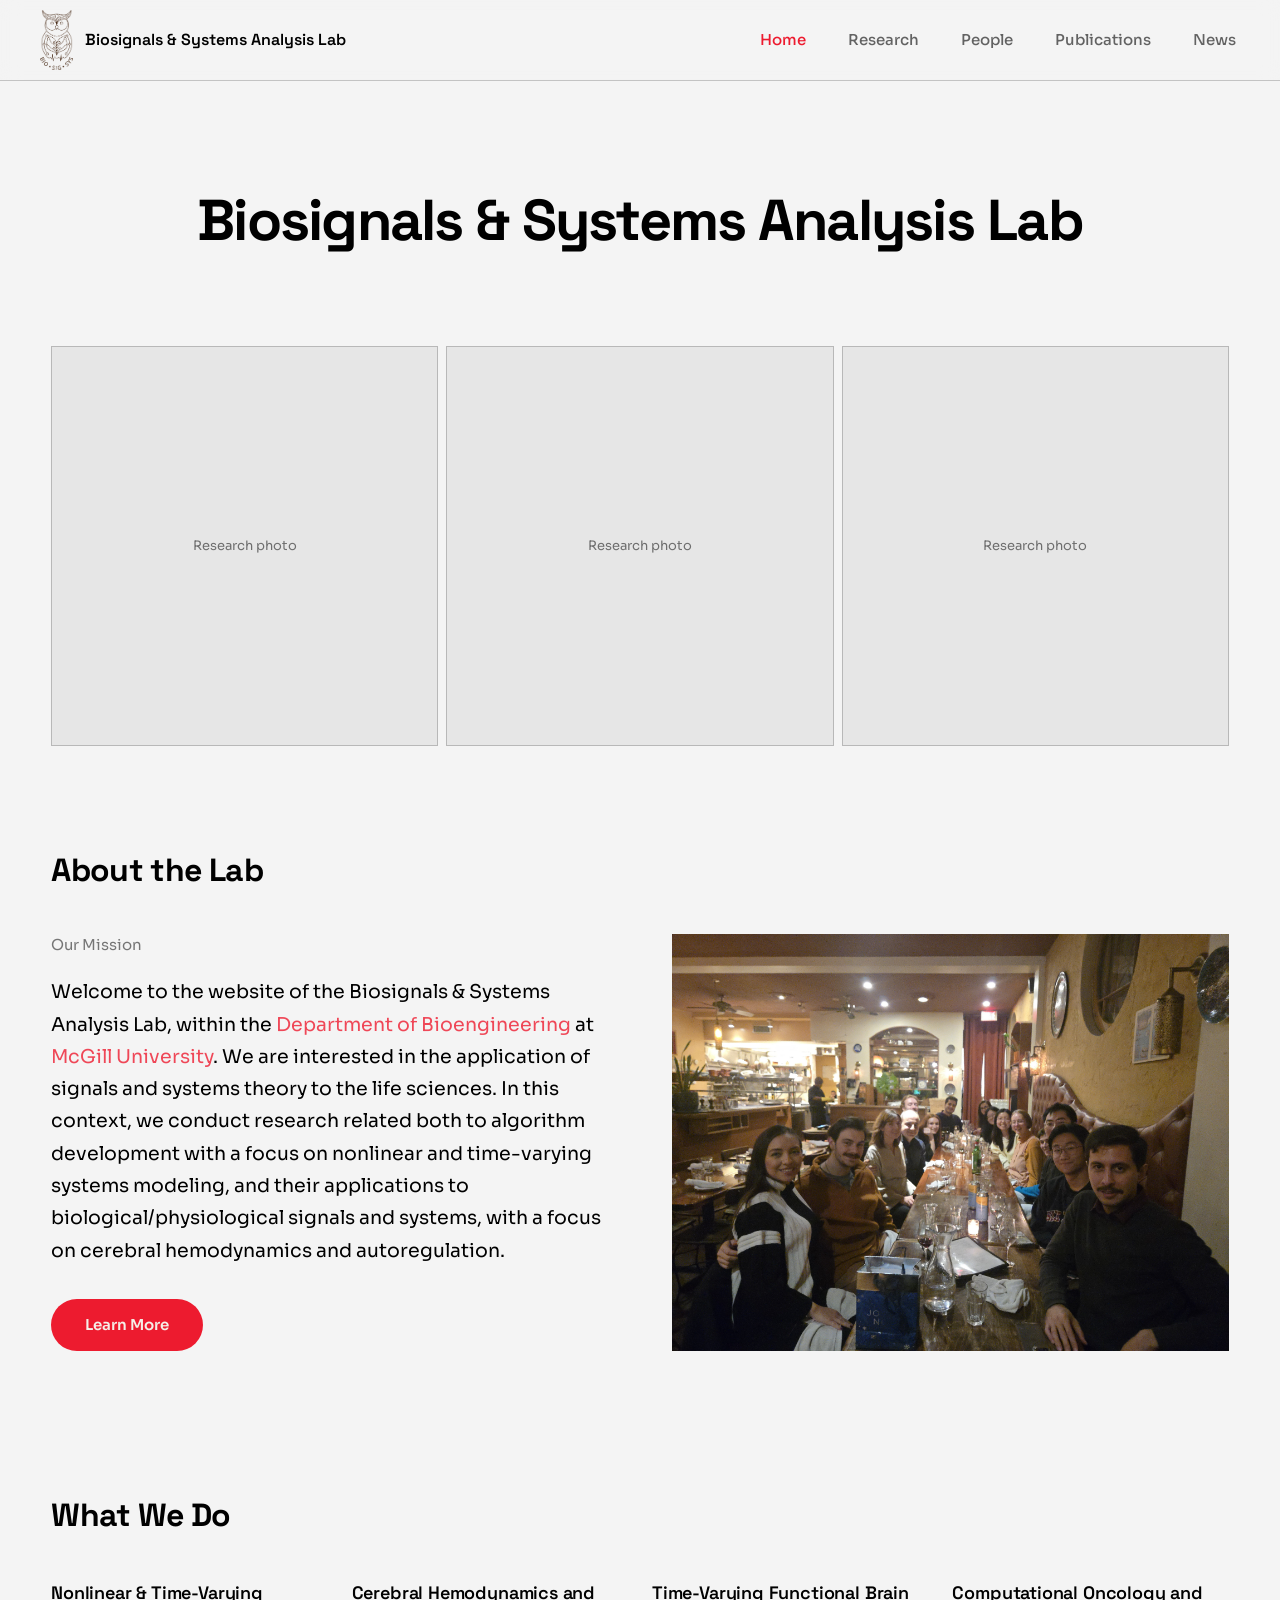
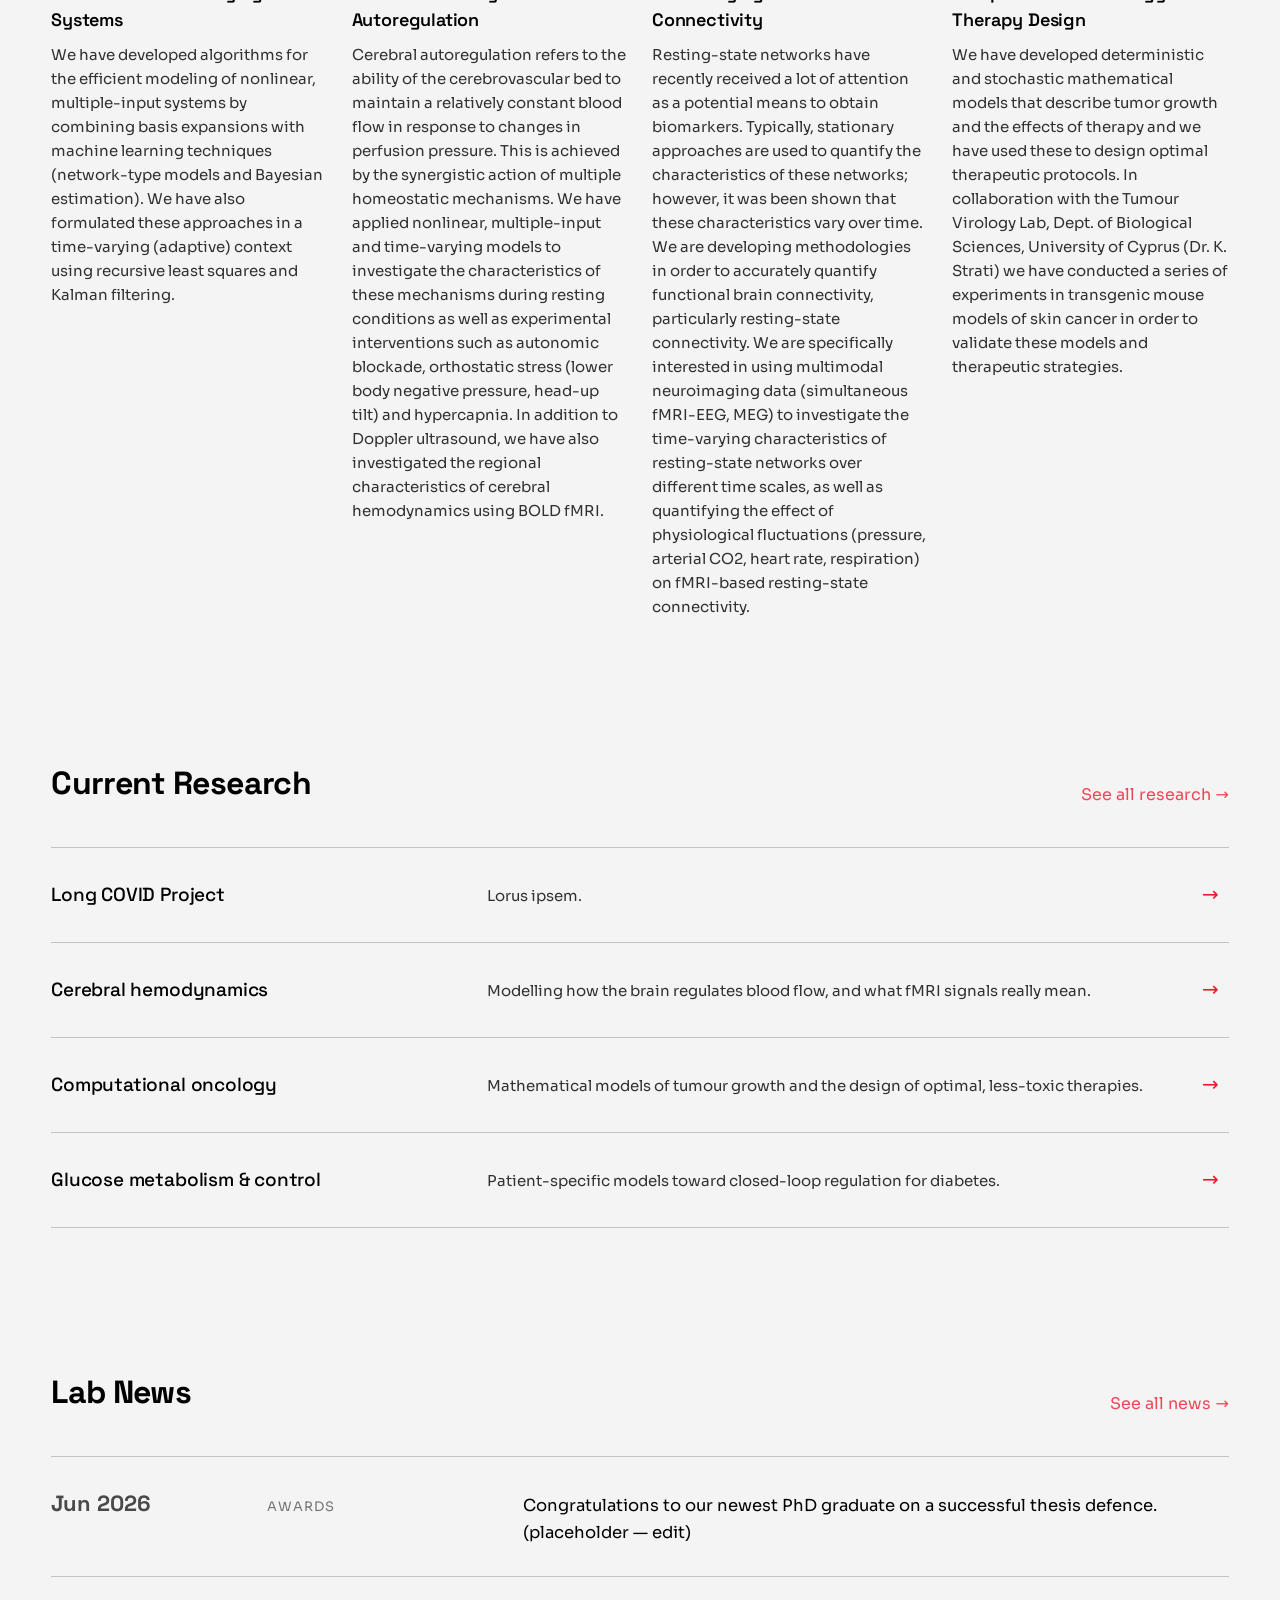
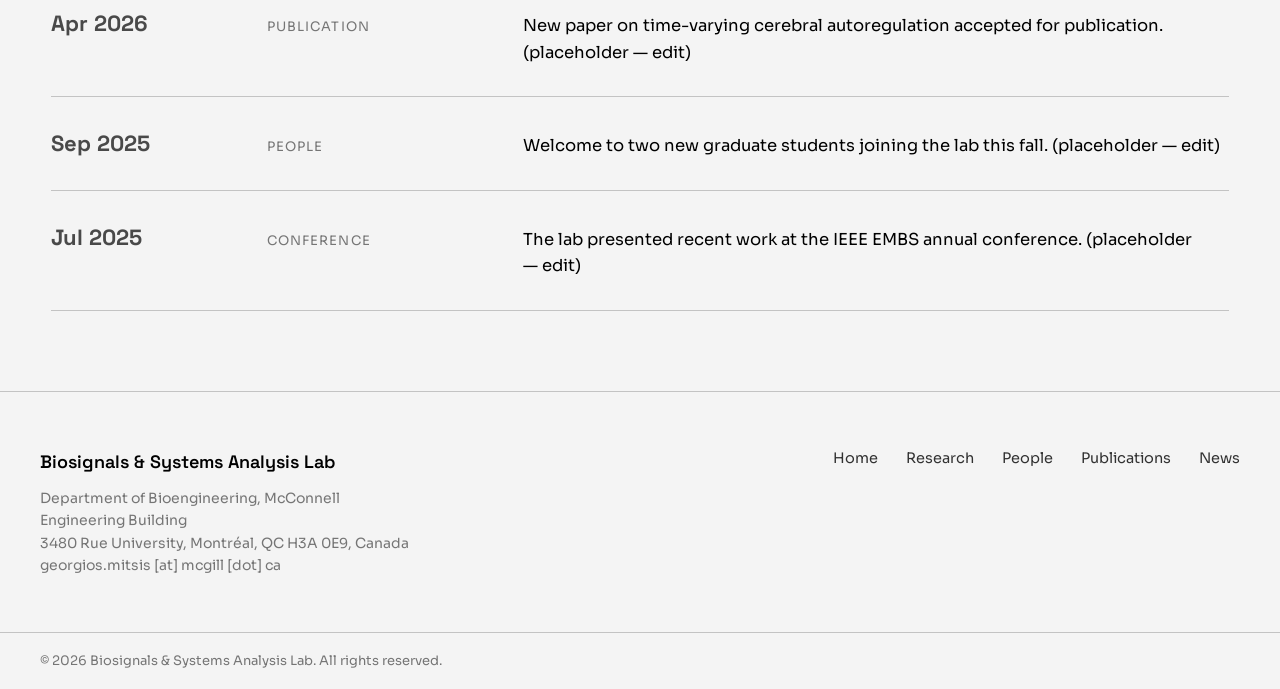
==== commit da345394: "update navigation, remove contact page as is redundant and unnecessary given we don't want a submit " ====
--- a/index.html
+++ b/index.html
@@ -9,6 +9,7 @@
 <link rel="preconnect" href="https://fonts.gstatic.com" crossorigin>
 <link href="https://fonts.googleapis.com/css2?family=Space+Grotesk:wght@400;500;600;700&family=Sora:wght@300;400;500;600&display=swap" rel="stylesheet">
 <link rel="stylesheet" href="css/styles.css">
+<link rel="icon" href="images/owl-logo.png" type="image/png">
 </head>
 <body><header class="site-header">
   <div class="container header-inner">
@@ -31,7 +32,6 @@
         <a href="people.html" class="nav-link">People</a>
         <a href="publications.html" class="nav-link">Publications</a>
         <a href="news.html" class="nav-link">News</a>
-        <a href="contact.html" class="nav-link">Contact</a>
     </nav>
   </div>
 </header>
@@ -128,10 +128,10 @@
   <div class="container footer-inner">
     <div class="footer-about">
       <div class="footer-title">Biosignals &amp; Systems Analysis Lab</div>
-      <p>Department of Bioengineering, McGill University — Montréal, QC.</p>
+      <p>Department of Bioengineering, McConnell Engineering Building<br>3480 Rue University, Montréal, QC H3A 0E9, Canada<br>georgios.mitsis [at] mcgill [dot] ca</p>
     </div>
     <nav class="footer-nav">
-      <a href="index.html">Home</a><a href="research.html">Research</a><a href="people.html">People</a><a href="publications.html">Publications</a><a href="news.html">News</a><a href="contact.html">Contact</a>
+      <a href="index.html">Home</a><a href="research.html">Research</a><a href="people.html">People</a><a href="publications.html">Publications</a><a href="news.html">News</a>
     </nav>
   </div>
   <div class="footer-bar"><div class="container">© 2026 Biosignals &amp; Systems Analysis Lab. All rights reserved.</div></div>
--- a/css/styles.css
+++ b/css/styles.css
@@ -1,179 +1,740 @@
-/* ===== Biosignals & Systems Analysis Lab — central stylesheet ===== */
+/* == Central stylesheet == */
+
+/* ---------- Variables ---------- */
 :root{
-  --bg:#F2EDE9; --ink:#3D2415; --muted:rgba(61,36,21,.80); --faint:rgba(61,36,21,.52);
-  --line:rgba(71,41,21,.20); --line-strong:rgba(71,41,21,.34);
-  --purple:#60371B; --purple-ink:#F5EFE8; --blue:#7A4A1E;
-  --head:'Space Grotesk',system-ui,sans-serif; --body:'Sora',system-ui,sans-serif;
-  --spring:linear(0,0.14 4%,0.94 17%,1.12 24% 30%,1.02 43%,0.99 51%,1 77%,1);
-  --maxw:100vw%;
-  --gutter:clamp(40px,4vw,120px);
-}
-
-*{box-sizing:border-box;}
-html{scroll-behavior:smooth;}
-body{margin:0;background:var(--bg);color:var(--ink);font-family:var(--body);font-size:16px;line-height:1.5;-webkit-font-smoothing:antialiased;}
-img{max-width:100%;display:block;}
-p{text-wrap:pretty;}
-a{color:var(--blue);text-decoration:none;transition:color .2s;}
-a:hover{color:color-mix(in oklab,var(--blue),white 22%);}
-h1,h2,h3{font-family:var(--head);letter-spacing:-0.01em;}
-.container{max-width:var(--maxw);margin:0 auto;padding:0 40px;}
-.section{padding:100px 40px 40px;}
-.section.container{padding-left:var(--gutter);padding-right:var(--gutter);}
-.faint-note{color:var(--faint);}
-.kicker{font-family:var(--body);font-size:15px;color:var(--faint);margin-bottom:20px;}
-.kicker.accent{color:var(--purple);}
-.rule{border-top:1px solid var(--line);}
-
-.site-header{position:sticky;top:0;z-index:60;background:color-mix(in oklab,var(--bg),transparent 8%);backdrop-filter:blur(10px);border-bottom:1px solid var(--line);}
-.header-inner{height:80px;display:flex;align-items:center;justify-content:space-between;}
-.brand{display:flex;align-items:center;gap:12px;color:var(--ink);}
-.brand-logo{height:60px;width:auto;}
-.brand-name{font-family:var(--head);font-weight:600;font-size:16px;}
-.nav{display:flex;align-items:center;gap:34px;}
-.nav-link{font-family:var(--body);font-size:15px;font-weight:500;color:rgba(61,36,21,.6);padding:8px 4px;transition:color .2s;}
-.nav-link:hover{color:var(--ink);}
-.nav-link.is-active{color:var(--purple);}
-.nav-toggle{display:none;flex-direction:column;gap:5px;background:none;border:0;cursor:pointer;padding:8px;}
-.nav-toggle span{width:24px;height:2px;background:var(--ink);display:block;}
-
-.nav-item{position:relative;}
-.nav-dropdown{position:absolute;top:100%;left:0;min-width:200px;background:var(--bg);border:1px solid var(--line);padding:8px;opacity:0;visibility:hidden;transform:translateY(-6px);transition:opacity .2s,transform .2s,visibility .2s;}
-.nav-item:hover .nav-dropdown,.nav-item:focus-within .nav-dropdown{opacity:1;visibility:visible;transform:translateY(0);}
-.nav-dropdown-link{display:block;padding:10px 12px;border-radius:8px;font-size:12px;font-weight:500;color:var(--ink);transition:background .2s;}
-.nav-dropdown-link:hover{background:rgba(71,41,21,.06);}
-.nav-dropdown-label{padding:10px 12px 4px;font-size:11px;font-weight:600;text-transform:uppercase;letter-spacing:.06em;color:var(--faint);}
-
-.hero{text-align:center;padding:110px 32px 96px;max-width:100%;margin:0 auto;}
-.hero-title{margin:0;font-weight:700;font-size:clamp(38px,4.5vw,60px);line-height:1.02;letter-spacing:-0.03em;text-wrap:balance;}
-.hero-sub{margin:28px auto 0;font-size:18px;color:var(--muted);max-width:52ch;}
-
-.image-strip{display:grid;grid-template-columns:repeat(3,1fr);gap:8px;padding:0 var(--gutter);}
-.strip-cell{height:400px;}
-
-.section-title{margin:0;font-weight:700;font-size:clamp(24px,2.6vw,32px);letter-spacing:-0.02em;}
-.sub-h2{margin:40px 0 40px;font-size:26px;}
-.page-title{margin:0;font-weight:700;font-size:clamp(36px,4.2vw,56px);line-height:.98;letter-spacing:-0.03em;}
-.page-lede{margin:32px 0 40px;font-size:19px;line-height:1.65;color:var(--muted);max-width:60ch;}
-.lede{margin:0;font-size:19px;line-height:1.7;color:var(--ink);}
-
-.mb-lg{margin-bottom:80px;}
-.mb-md{margin-bottom:40px;}
-.mt-xl{margin-top:88px;}
-
-.about-grid{display:grid;grid-template-columns:1fr 1fr;gap:64px;}
-.about-copy{max-width:560px;}
-.about-photo{position:relative;overflow:hidden;}
-.about-photo img{position:absolute;inset:0;width:100%;height:100%;object-fit:cover;}
-
-.pill{display:inline-block;padding:15px 34px;border-radius:999px;background:var(--purple);color:var(--purple-ink);font-family:var(--body);font-weight:600;font-size:15px;border:0;cursor:pointer;transition:transform .5s var(--spring),background .3s;}
-.pill:hover{transform:translateY(-3px);background:color-mix(in oklab,var(--purple),white 12%);color:var(--purple-ink);}
-.ghost{display:inline-block;padding:15px 32px;border-radius:999px;border:1px solid var(--line-strong);color:var(--ink);font-family:var(--body);font-weight:600;font-size:15px;transition:border-color .3s,background .3s;}
-.ghost:hover{border-color:var(--ink);background:rgba(71,41,21,.05);}
-.btn-row{display:flex;gap:14px;margin-top:28px;flex-wrap:wrap;}
-.about-copy .pill{margin-top:32px;}
-
-.row-list{display:flex;flex-direction:column;}
-.row{display:grid;grid-template-columns:400px 1fr auto;gap:36px;align-items:baseline;padding:32px 0;border-top:1px solid var(--line);color:var(--ink);transition:background .3s,padding-left .35s var(--spring);}
-.row:hover{background:rgba(71,41,21,.03);padding-left:12px;}
-.row-title{margin:0;font-family:var(--head);font-weight:500;font-size:19px;letter-spacing:-0.01em;}
-.row-desc{margin:0;font-size:15px;line-height:1.6;color:var(--muted);}
-.row-arrow{color:var(--purple);font-size:20px;justify-self:end;transition:transform .35s var(--spring);padding-right:10px;}
-.row:hover .row-arrow{transform:translateX(8px);}
-.news-head{display:flex;align-items:flex-end;justify-content:space-between;gap:24px;flex-wrap:wrap;margin-bottom:40px;}
-.news-row{display:grid;grid-template-columns:180px 220px 1fr;gap:36px;align-items:baseline;padding:30px 0;border-top:1px solid var(--line);}
-.news-date{font-family:var(--head);font-weight:700;font-size:22px;color:var(--purple);}
-.news-tag{font-size:13px;letter-spacing:.08em;text-transform:uppercase;color:var(--faint);}
-.news-text{margin:0;font-size:16.5px;line-height:1.6;color:var(--ink);}
-
-.project-grid{display:grid;grid-template-columns:repeat(2,1fr);gap:56px 44px;}
-.project-fig{height:300px;margin-bottom:22px;}
-.project-title{margin:0 0 10px;font-weight:600;font-size:21px;}
-.project-desc{margin:0;font-size:15.5px;line-height:1.62;color:var(--muted);}
-
-.feature-grid{display:grid;grid-template-columns:repeat(4,1fr);gap:24px;}
-.feature-title{margin:0 0 10px;font-weight:600;font-size:18px;}
-.feature-desc{margin:0;font-size:15px;line-height:1.6;color:var(--muted);}
-
-.director{display:grid;grid-template-columns:340px 1fr;gap:56px;align-items:start;padding-bottom:64px;border-bottom:1px solid var(--line);}
-.director-photo{width:340px;height:400px;}
-.director-name{margin:0;font-weight:700;font-size:30px;letter-spacing:-0.02em;}
-.director-role{font-size:16px;color:var(--muted);margin:10px 0 22px;}
-.director-bio{margin:0;font-size:17px;line-height:1.72;color:var(--muted);max-width:640px;}
-.member-list{display:flex;flex-direction:column;}
-.member-row{display:grid;grid-template-columns:240px 1fr;gap:40px;align-items:center;padding:32px 0;border-top:1px solid var(--line);}
-.member-photo{width:240px;height:240px;}
-.member-name{margin:0;font-weight:600;font-size:22px;}
-.member-role{font-size:14px;color:var(--purple);margin:7px 0 12px;}
-.member-interest{margin:0;font-size:15.5px;line-height:1.62;color:var(--muted);max-width:640px;}
-.alumni-list{display:flex;flex-direction:column;}
-.alumni-row{display:grid;grid-template-columns:1fr auto;gap:20px;align-items:baseline;padding:18px 0;border-top:1px solid var(--line);font-size:17px;color:var(--ink);}
-
-.pub-list{display:flex;flex-direction:column;}
-.pub-row{display:grid;grid-template-columns:120px 1fr;gap:36px;align-items:baseline;padding:26px 0;border-top:1px solid var(--line);}
-.pub-year{font-family:var(--head);font-weight:600;font-size:20px;color:var(--purple);}
-.pub-cite{font-size:16px;line-height:1.62;color:var(--muted);max-width:88ch;}
-.pub-title{color:var(--ink);font-weight:500;}
-.pub-venue{font-style:italic;}
-
-.contact-topline{border-top:2px solid var(--blue);}
-.contact-hero{text-align:center;padding:88px 32px 72px;}
-.contact-title{font-size:clamp(40px,5vw,66px);line-height:1;}
-.contact-grid{display:grid;grid-template-columns:1fr 1fr;gap:64px;align-items:start;padding-top:0;}
-.contact-h2{font-weight:600;font-size:27px;margin-bottom:24px;}
-.contact-lede{margin:0 0 36px;max-width:46ch;font-size:17px;}
-.contact-form{display:grid;gap:16px;max-width:460px;}
-.form-two{display:grid;grid-template-columns:1fr 1fr;gap:16px;}
-.field{width:100%;padding:15px 20px;border-radius:999px;border:1px solid var(--line-strong);background:transparent;color:var(--ink);font-family:var(--body);font-size:15px;outline:none;transition:border-color .25s;}
-.field:focus{border-color:var(--purple);}
-.field::placeholder{color:var(--faint);}
-.field-area{border-radius:22px;min-height:130px;resize:vertical;}
-.contact-form .pill{justify-self:start;}
-.contact-fields{margin-top:48px;display:grid;gap:22px;}
-.field-label{font-size:13px;color:var(--faint);margin-bottom:5px;}
-.field-value{font-size:16px;line-height:1.55;color:var(--muted);}
-.contact-photo{height:560px;}
-
-.img-slot{position:relative;background:rgba(71,41,21,.06);border:1px solid var(--line);overflow:hidden;min-height:120px;}
-.img-slot::after{content:attr(data-label);position:absolute;inset:0;display:flex;align-items:center;justify-content:center;font-family:var(--body);font-size:13px;color:var(--faint);text-align:center;padding:12px;}
-.img-slot img{position:absolute;inset:0;width:100%;height:100%;object-fit:cover;}
-
-.site-footer{border-top:1px solid var(--line);margin-top:40px;}
-.footer-inner{padding:56px 40px;display:flex;justify-content:space-between;gap:40px;flex-wrap:wrap;max-width:var(--maxw);margin:0 auto;}
-.footer-title{font-family:var(--head);font-weight:600;font-size:18px;margin-bottom:12px;}
-.footer-about p{margin:0;font-size:14px;line-height:1.6;color:var(--faint);max-width:38ch;}
-.footer-nav{display:flex;gap:28px;font-size:14.5px;flex-wrap:wrap;}
-.footer-nav a{color:var(--muted);}
-.footer-nav a:hover{color:var(--ink);}
-.footer-bar{border-top:1px solid var(--line);}
-.footer-bar .container{padding-top:18px;padding-bottom:18px;font-size:13px;color:var(--faint);}
-
-@keyframes revealUp{from{opacity:0;transform:translateY(28px);}to{opacity:1;transform:none;}}
-@media (prefers-reduced-motion:no-preference){@supports (animation-timeline:view()){
-  .reveal{animation:revealUp linear both;animation-timeline:view();animation-range:entry 0% cover 16%;}
-}}
-@media (prefers-reduced-motion:reduce){*{animation:none!important;transition:none!important;}}
-
-@media (max-width:900px){
-  .about-grid,.project-grid,.contact-grid,.director,.member-row{grid-template-columns:1fr;}
-  .feature-grid{grid-template-columns:repeat(2,1fr);}
-  .director-photo,.member-photo{width:100%;height:340px;}
-  .row{grid-template-columns:1fr 40px;}
-  .row-desc{display:none;}
-  .news-row{grid-template-columns:120px 1fr;}
-  .news-tag{display:none;}
-  .pub-row{grid-template-columns:70px 1fr;gap:20px;}
-  .nav{position:absolute;top:80px;left:0;right:0;background:var(--bg);flex-direction:column;gap:0;padding:8px 40px 20px;display:none;border-bottom:1px solid var(--line);}
-  .nav.open{display:flex;}
-  .nav-link{padding:14px 0;border-bottom:1px solid var(--line);width:100%;}
-  .nav-toggle{display:flex;}
-  .nav-item{width:100%;}
-  .nav-dropdown{position:static;opacity:1;visibility:visible;transform:none;border:0;padding:0 0 4px 16px;}
-  .nav-dropdown-link{padding:10px 0;}
-}
-@media (max-width:560px){
-  .image-strip{grid-template-columns:1fr;}
-  .container,.section{padding-left:20px;padding-right:20px;}
-  .form-two{grid-template-columns:1fr;}
-  .feature-grid{grid-template-columns:1fr;}
-}+  --bg: #F4F4F4;
+  --ink: #000000;
+  --muted: color-mix(in oklab, var(--ink), transparent 20%);
+  --faint: color-mix(in oklab, var(--ink), transparent 48%);
+  --line: color-mix(in oklab, var(--ink), transparent 80%);
+  --line-strong: color-mix(in oklab, var(--ink), transparent 66%);
+  --accent: #ED1B2F;
+  --accent-ink: #F5EFE8;
+  --link: color-mix(in oklab, var(--accent), transparent 20%);
+  --swatch: #0EA5A5; /* unused placeholder */
+  --head: 'Space Grotesk', system-ui, sans-serif;
+  --body: 'Sora', system-ui, sans-serif;
+  --spring: linear(0, 0.14 4%, 0.94 17%, 1.12 24% 30%, 1.02 43%, 0.99 51%, 1 77%, 1);
+  --maxw: 100vw;
+  --gutter: clamp(40px, 4vw, 120px);
+}
+
+/* ---------- Reset / base ---------- */
+*{
+  box-sizing: border-box;
+}
+html{
+  scroll-behavior: smooth;
+}
+body{
+  margin: 0;
+  background: var(--bg);
+  color: var(--ink);
+  font-family: var(--body);
+  font-size: 16px;
+  line-height: 1.5;
+  -webkit-font-smoothing: antialiased;
+}
+img{
+  max-width: 100%;
+  display: block;
+}
+p{
+  text-wrap: pretty;
+}
+a{
+  color: var(--link);
+  text-decoration: none;
+  transition: color .2s;
+}
+a:hover{
+  color: color-mix(in oklab, var(--link), white 22%);
+}
+h1, h2, h3{
+  font-family: var(--head);
+  letter-spacing: -0.01em;
+}
+
+/* ---------- Layout containers ---------- */
+.container{
+  max-width: var(--maxw);
+  margin: 0 auto;
+  padding: 0 40px;
+}
+.section{
+  padding: 100px 40px 40px;
+}
+.section.container{
+  padding-left: var(--gutter);
+  padding-right: var(--gutter);
+}
+.faint-note{
+  color: var(--faint);
+}
+.kicker{
+  font-family: var(--body);
+  font-size: 15px;
+  color: var(--faint);
+  margin-bottom: 20px;
+}
+.kicker.accent{
+  color: var(--accent);
+}
+.rule{
+  border-top: 1px solid var(--line);
+}
+
+/* ---------- Header & nav ---------- */
+.site-header{
+  position: sticky;
+  top: 0;
+  z-index: 60;
+  background: color-mix(in oklab, var(--bg), transparent 8%);
+  backdrop-filter: blur(10px);
+  border-bottom: 1px solid var(--line);
+}
+.header-inner{
+  height: 80px;
+  display: flex;
+  align-items: center;
+  justify-content: space-between;
+}
+.brand{
+  display: flex;
+  align-items: center;
+  gap: 12px;
+  color: var(--ink);
+}
+.brand-logo{
+  height: 60px;
+  width: auto;
+}
+.brand-name{
+  font-family: var(--head);
+  font-weight: 600;
+  font-size: 16px;
+}
+.nav{
+  display: flex;
+  align-items: center;
+  gap: 34px;
+}
+.nav-link{
+  font-family: var(--body);
+  font-size: 15px;
+  font-weight: 500;
+  color: color-mix(in oklab, var(--ink), transparent 40%);
+  padding: 8px 4px;
+  transition: color .2s;
+}
+.nav-link:hover{
+  color: var(--ink);
+}
+.nav-link.is-active{
+  color: var(--accent);
+}
+.nav-toggle{
+  display: none;
+  flex-direction: column;
+  gap: 5px;
+  background: none;
+  border: 0;
+  cursor: pointer;
+  padding: 8px;
+}
+.nav-toggle span{
+  width: 24px;
+  height: 2px;
+  background: var(--ink);
+  display: block;
+}
+
+/* ---------- Nav dropdown (Research submenu) ---------- */
+.nav-item{
+  position: relative;
+}
+.nav-dropdown{
+  position: absolute;
+  top: 100%;
+  left: 0;
+  min-width: 200px;
+  background: var(--bg);
+  border: 1px solid var(--line);
+  padding: 8px;
+  opacity: 0;
+  visibility: hidden;
+  transform: translateY(-6px);
+  transition: opacity .2s, transform .2s, visibility .2s;
+}
+.nav-item:hover .nav-dropdown,
+.nav-item:focus-within .nav-dropdown{
+  opacity: 1;
+  visibility: visible;
+  transform: translateY(0);
+}
+.nav-dropdown-link{
+  display: block;
+  padding: 10px 12px;
+  border-radius: 8px;
+  font-size: 12px;
+  font-weight: 500;
+  color: var(--ink);
+  transition: background .2s;
+}
+.nav-dropdown-link:hover{
+  background: color-mix(in oklab, var(--ink), transparent 94%);
+}
+.nav-dropdown-label{
+  padding: 10px 12px 4px;
+  font-size: 11px;
+  font-weight: 600;
+  text-transform: uppercase;
+  letter-spacing: .06em;
+  color: var(--faint);
+}
+
+/* ---------- Hero & image strip ---------- */
+.hero{
+  text-align: center;
+  padding: 110px 32px 96px;
+  max-width: 100%;
+  margin: 0 auto;
+}
+.hero-title{
+  margin: 0;
+  font-weight: 700;
+  font-size: clamp(38px, 4.5vw, 60px);
+  line-height: 1.02;
+  letter-spacing: -0.03em;
+  text-wrap: balance;
+}
+.hero-sub{
+  margin: 28px auto 0;
+  font-size: 18px;
+  color: var(--muted);
+  max-width: 52ch;
+}
+.image-strip{
+  display: grid;
+  grid-template-columns: repeat(3, 1fr);
+  gap: 8px;
+  padding: 0 var(--gutter);
+}
+.strip-cell{
+  height: 400px;
+}
+
+/* ---------- Headings, ledes, spacing utilities ---------- */
+.section-title{
+  margin: 0;
+  font-weight: 700;
+  font-size: clamp(24px, 2.6vw, 32px);
+  letter-spacing: -0.02em;
+}
+.sub-h2{
+  margin: 40px 0 40px;
+  font-size: 26px;
+}
+.page-title{
+  margin: 0;
+  font-weight: 700;
+  font-size: clamp(36px, 4.2vw, 56px);
+  line-height: .98;
+  letter-spacing: -0.03em;
+}
+.page-lede{
+  margin: 32px 0 40px;
+  font-size: 19px;
+  line-height: 1.65;
+  color: var(--muted);
+  max-width: 60ch;
+}
+.lede{
+  margin: 0;
+  font-size: 19px;
+  line-height: 1.7;
+  color: var(--ink);
+}
+
+/* ---------- Spacing utilities ---------- */
+.mb-lg{
+  margin-bottom: 80px;
+}
+.mb-md{
+  margin-bottom: 40px;
+}
+.mt-xl{
+  margin-top: 88px;
+}
+
+/* ---------- About the Lab ---------- */
+.about-grid{
+  display: grid;
+  grid-template-columns: 1fr 1fr;
+  gap: 64px;
+}
+.about-copy{
+  max-width: 560px;
+}
+.about-photo{
+  position: relative;
+  overflow: hidden;
+}
+.about-photo img{
+  position: absolute;
+  inset: 0;
+  width: 100%;
+  height: 100%;
+  object-fit: cover;
+}
+
+/* ---------- Buttons ---------- */
+.pill{
+  display: inline-block;
+  padding: 15px 34px;
+  border-radius: 999px;
+  background: var(--accent);
+  color: var(--accent-ink);
+  font-family: var(--body);
+  font-weight: 600;
+  font-size: 15px;
+  border: 0;
+  cursor: pointer;
+  transition: transform .5s var(--spring), background .3s;
+}
+.pill:hover{
+  transform: translateY(-3px);
+  background: color-mix(in oklab, var(--accent), white 12%);
+  color: var(--accent-ink);
+}
+.ghost{
+  display: inline-block;
+  padding: 15px 32px;
+  border-radius: 999px;
+  border: 1px solid var(--line-strong);
+  color: var(--ink);
+  font-family: var(--body);
+  font-weight: 600;
+  font-size: 15px;
+  transition: border-color .3s, background .3s;
+}
+.ghost:hover{
+  border-color: var(--ink);
+  background: color-mix(in oklab, var(--ink), transparent 95%);
+}
+.btn-row{
+  display: flex;
+  gap: 14px;
+  margin-top: 28px;
+  flex-wrap: wrap;
+}
+.about-copy .pill{
+  margin-top: 32px;
+}
+
+/* ---------- Row lists (Current Research / Lab News) ---------- */
+.row-list{
+  display: flex;
+  flex-direction: column;
+}
+.row{
+  display: grid;
+  grid-template-columns: 400px 1fr auto;
+  gap: 36px;
+  align-items: baseline;
+  padding: 32px 0;
+  border-top: 1px solid var(--line);
+  color: var(--ink);
+  transition: background .3s, padding-left .35s var(--spring);
+}
+.row:hover{
+  background: color-mix(in oklab, var(--ink), transparent 97%);
+  padding-left: 12px;
+  color: var(--ink);
+}
+.row-title{
+  margin: 0;
+  font-family: var(--head);
+  font-weight: 500;
+  font-size: 19px;
+  letter-spacing: -0.01em;
+}
+.row-desc{
+  margin: 0;
+  font-size: 15px;
+  line-height: 1.6;
+  color: var(--muted);
+}
+.row-arrow{
+  color: var(--accent);
+  font-size: 20px;
+  justify-self: end;
+  transition: transform .35s var(--spring);
+  padding-right: 10px;
+}
+.row:hover .row-arrow{
+  transform: translateX(8px);
+}
+.news-head{
+  display: flex;
+  align-items: flex-end;
+  justify-content: space-between;
+  gap: 24px;
+  flex-wrap: wrap;
+  margin-bottom: 40px;
+}
+.news-row{
+  display: grid;
+  grid-template-columns: 180px 220px 1fr;
+  gap: 36px;
+  align-items: baseline;
+  padding: 30px 0;
+  border-top: 1px solid var(--line);
+}
+.news-date{
+  font-family: var(--head);
+  font-weight: 700;
+  font-size: 22px;
+  color: color-mix(in oklab, var(--ink), transparent 30%);
+}
+.news-tag{
+  font-size: 13px;
+  letter-spacing: .08em;
+  text-transform: uppercase;
+  color: var(--faint);
+}
+.news-text{
+  margin: 0;
+  font-size: 16.5px;
+  line-height: 1.6;
+  color: var(--ink);
+}
+
+/* ---------- Project & feature grids ---------- */
+.project-grid{
+  display: grid;
+  grid-template-columns: repeat(2, 1fr);
+  gap: 56px 44px;
+}
+.project-fig{
+  height: 300px;
+  margin-bottom: 22px;
+}
+.project-title{
+  margin: 0 0 10px;
+  font-weight: 600;
+  font-size: 21px;
+}
+.project-desc{
+  margin: 0;
+  font-size: 15.5px;
+  line-height: 1.62;
+  color: var(--muted);
+}
+
+.feature-grid{
+  display: grid;
+  grid-template-columns: repeat(4, 1fr);
+  gap: 24px;
+}
+.feature-title{
+  margin: 0 0 10px;
+  font-weight: 600;
+  font-size: 18px;
+}
+.feature-desc{
+  margin: 0;
+  font-size: 15px;
+  line-height: 1.6;
+  color: var(--muted);
+}
+
+/* ---------- People page ---------- */
+.director{
+  display: grid;
+  grid-template-columns: 340px 1fr;
+  gap: 56px;
+  align-items: start;
+  padding-bottom: 64px;
+  border-bottom: 1px solid var(--line);
+}
+.director-photo{
+  width: 340px;
+  height: 400px;
+}
+.director-name{
+  margin: 0;
+  font-weight: 700;
+  font-size: 30px;
+  letter-spacing: -0.02em;
+}
+.director-role{
+  font-size: 16px;
+  color: var(--muted);
+  margin: 10px 0 22px;
+}
+.director-bio{
+  margin: 0;
+  font-size: 17px;
+  line-height: 1.72;
+  color: var(--muted);
+  max-width: 640px;
+}
+.member-list{
+  display: flex;
+  flex-direction: column;
+}
+.member-row{
+  display: grid;
+  grid-template-columns: 240px 1fr;
+  gap: 40px;
+  align-items: center;
+  padding: 32px 0;
+  border-top: 1px solid var(--line);
+}
+.member-photo{
+  width: 240px;
+  height: 240px;
+}
+.member-name{
+  margin: 0;
+  font-weight: 600;
+  font-size: 22px;
+}
+.member-role{
+  font-size: 14px;
+  color: var(--accent);
+  margin: 7px 0 12px;
+}
+.member-interest{
+  margin: 0;
+  font-size: 15.5px;
+  line-height: 1.62;
+  color: var(--muted);
+  max-width: 640px;
+}
+.alumni-list{
+  display: flex;
+  flex-direction: column;
+}
+.alumni-row{
+  display: grid;
+  grid-template-columns: 1fr auto;
+  gap: 20px;
+  align-items: baseline;
+  padding: 18px 0;
+  border-top: 1px solid var(--line);
+  font-size: 17px;
+  color: var(--ink);
+}
+
+/* ---------- Publications page ---------- */
+.pub-list{
+  display: flex;
+  flex-direction: column;
+}
+.pub-row{
+  display: grid;
+  grid-template-columns: 120px 1fr;
+  gap: 36px;
+  align-items: baseline;
+  padding: 26px 0;
+  border-top: 1px solid var(--line);
+}
+.pub-year{
+  font-family: var(--head);
+  font-weight: 600;
+  font-size: 20px;
+  color: var(--accent);
+}
+.pub-cite{
+  font-size: 16px;
+  line-height: 1.62;
+  color: var(--muted);
+  max-width: 88ch;
+}
+.pub-title{
+  color: var(--ink);
+  font-weight: 500;
+}
+.pub-venue{
+  font-style: italic;
+}
+
+/* ---------- Placeholder image slot ---------- */
+.img-slot{
+  position: relative;
+  background: color-mix(in oklab, var(--ink), transparent 94%);
+  border: 1px solid var(--line);
+  overflow: hidden;
+  min-height: 120px;
+}
+.img-slot::after{
+  content: attr(data-label);
+  position: absolute;
+  inset: 0;
+  display: flex;
+  align-items: center;
+  justify-content: center;
+  font-family: var(--body);
+  font-size: 13px;
+  color: var(--faint);
+  text-align: center;
+  padding: 12px;
+}
+.img-slot img{
+  position: absolute;
+  inset: 0;
+  width: 100%;
+  height: 100%;
+  object-fit: cover;
+}
+
+/* ---------- Footer ---------- */
+.site-footer{
+  border-top: 1px solid var(--line);
+  margin-top: 40px;
+}
+.footer-inner{
+  padding: 56px 40px;
+  display: flex;
+  justify-content: space-between;
+  gap: 40px;
+  flex-wrap: wrap;
+  max-width: var(--maxw);
+  margin: 0 auto;
+}
+.footer-title{
+  font-family: var(--head);
+  font-weight: 600;
+  font-size: 18px;
+  margin-bottom: 12px;
+}
+.footer-about p{
+  margin: 0;
+  font-size: 14px;
+  line-height: 1.6;
+  color: var(--faint);
+  max-width: 38ch;
+}
+.footer-nav{
+  display: flex;
+  gap: 28px;
+  font-size: 14.5px;
+  flex-wrap: wrap;
+}
+.footer-nav a{
+  color: var(--muted);
+}
+.footer-nav a:hover{
+  color: var(--ink);
+}
+.footer-bar{
+  border-top: 1px solid var(--line);
+}
+.footer-bar .container{
+  padding-top: 18px;
+  padding-bottom: 18px;
+  font-size: 13px;
+  color: var(--faint);
+}
+
+/* ---------- Scroll-reveal animation ---------- */
+@keyframes revealUp{
+  from{ opacity: 0; transform: translateY(28px); }
+  to{ opacity: 1; transform: none; }
+}
+@media (prefers-reduced-motion: no-preference){
+  @supports (animation-timeline: view()){
+    .reveal{
+      animation: revealUp linear both;
+      animation-timeline: view();
+      animation-range: entry 0% cover 16%;
+    }
+  }
+}
+@media (prefers-reduced-motion: reduce){
+  *{
+    animation: none !important;
+    transition: none !important;
+  }
+}
+
+/* ---------- Responsive ---------- */
+@media (max-width: 900px){
+  .about-grid, .project-grid, .director, .member-row{
+    grid-template-columns: 1fr;
+  }
+  .feature-grid{
+    grid-template-columns: repeat(2, 1fr);
+  }
+  .director-photo, .member-photo{
+    width: 100%;
+    height: 340px;
+  }
+  .row{
+    grid-template-columns: 1fr 40px;
+  }
+  .row-desc{
+    display: none;
+  }
+  .news-row{
+    grid-template-columns: 120px 1fr;
+  }
+  .news-tag{
+    display: none;
+  }
+  .pub-row{
+    grid-template-columns: 70px 1fr;
+    gap: 20px;
+  }
+  .nav{
+    position: absolute;
+    top: 80px;
+    left: 0;
+    right: 0;
+    background: var(--bg);
+    flex-direction: column;
+    gap: 0;
+    padding: 8px 40px 20px;
+    display: none;
+    border-bottom: 1px solid var(--line);
+  }
+  .nav.open{
+    display: flex;
+  }
+  .nav-link{
+    padding: 14px 0;
+    border-bottom: 1px solid var(--line);
+    width: 100%;
+  }
+  .nav-toggle{
+    display: flex;
+  }
+  .nav-item{
+    width: 100%;
+  }
+  .nav-dropdown{
+    position: static;
+    opacity: 1;
+    visibility: visible;
+    transform: none;
+    border: 0;
+    padding: 0 0 4px 16px;
+  }
+  .nav-dropdown-link{
+    padding: 10px 0;
+  }
+}
+@media (max-width: 560px){
+  .image-strip{
+    grid-template-columns: 1fr;
+  }
+  .container, .section{
+    padding-left: 20px;
+    padding-right: 20px;
+  }
+  .feature-grid{
+    grid-template-columns: 1fr;
+  }
+}
